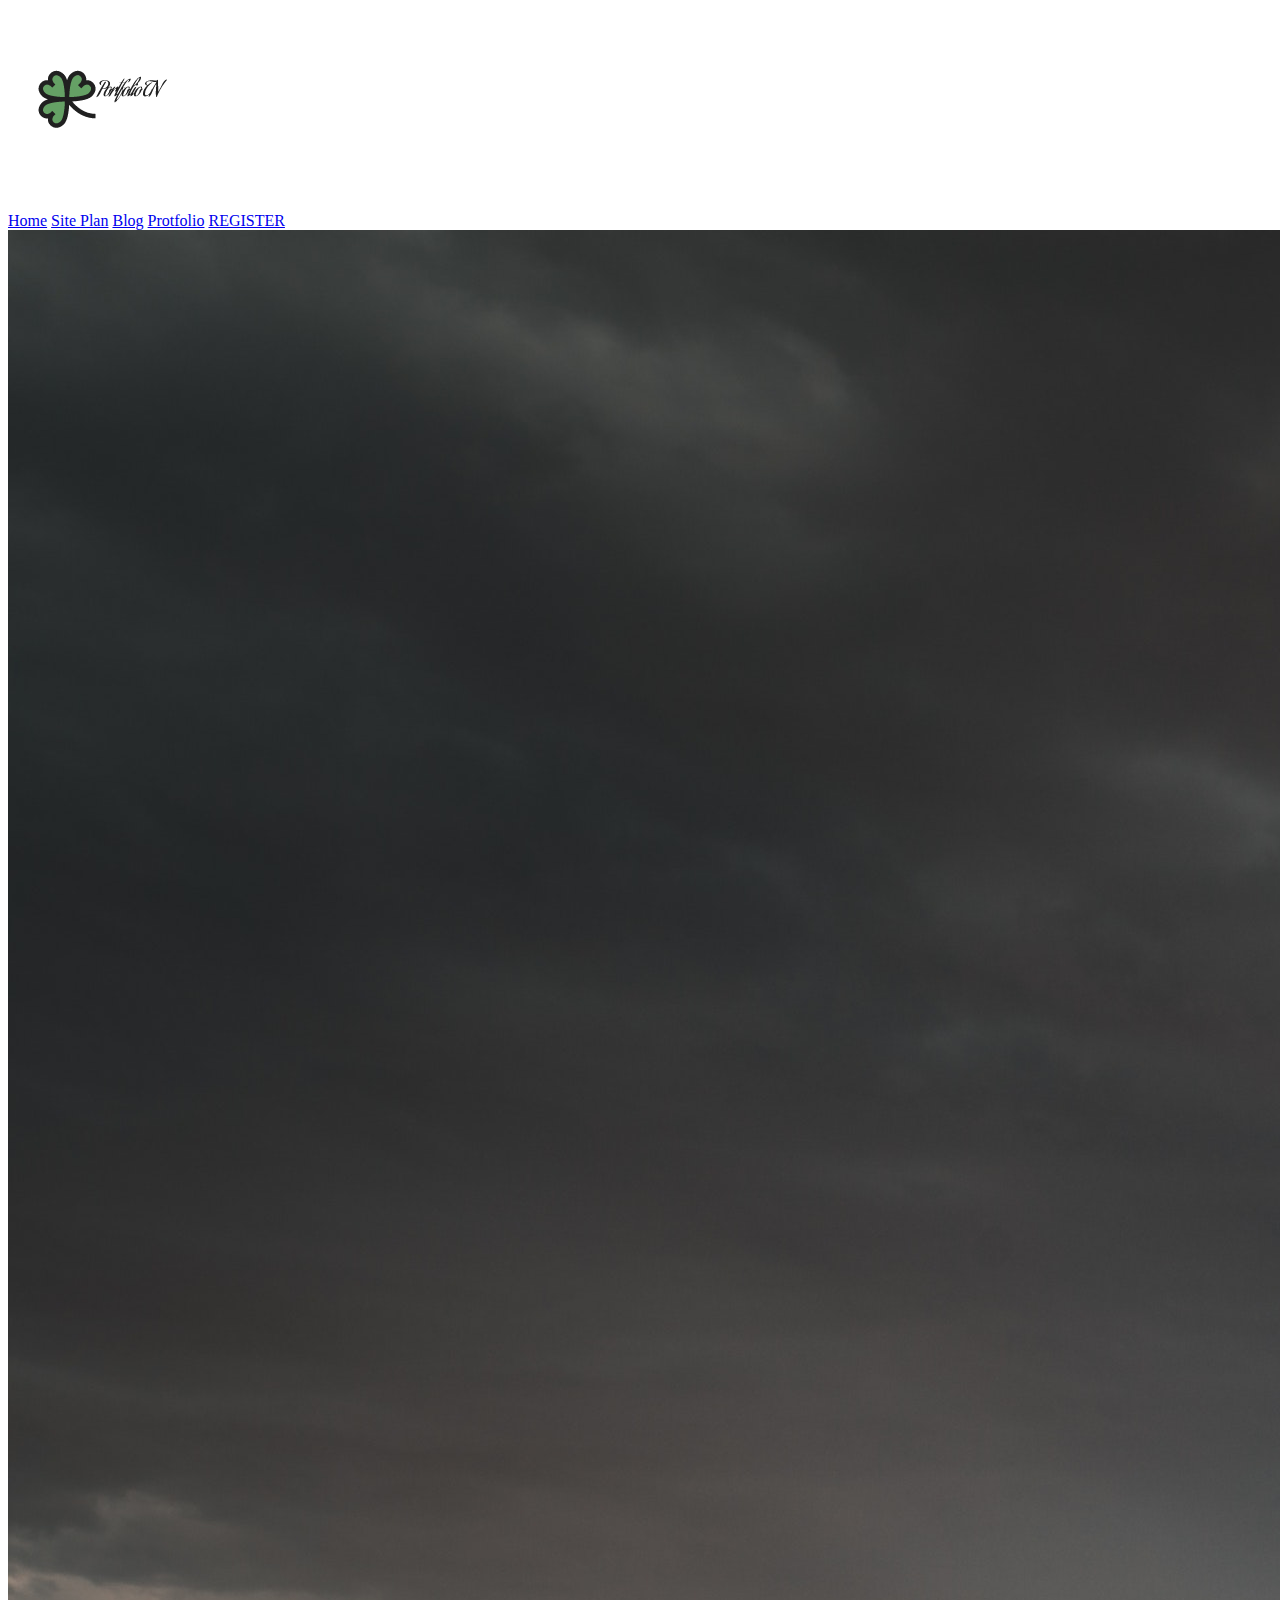
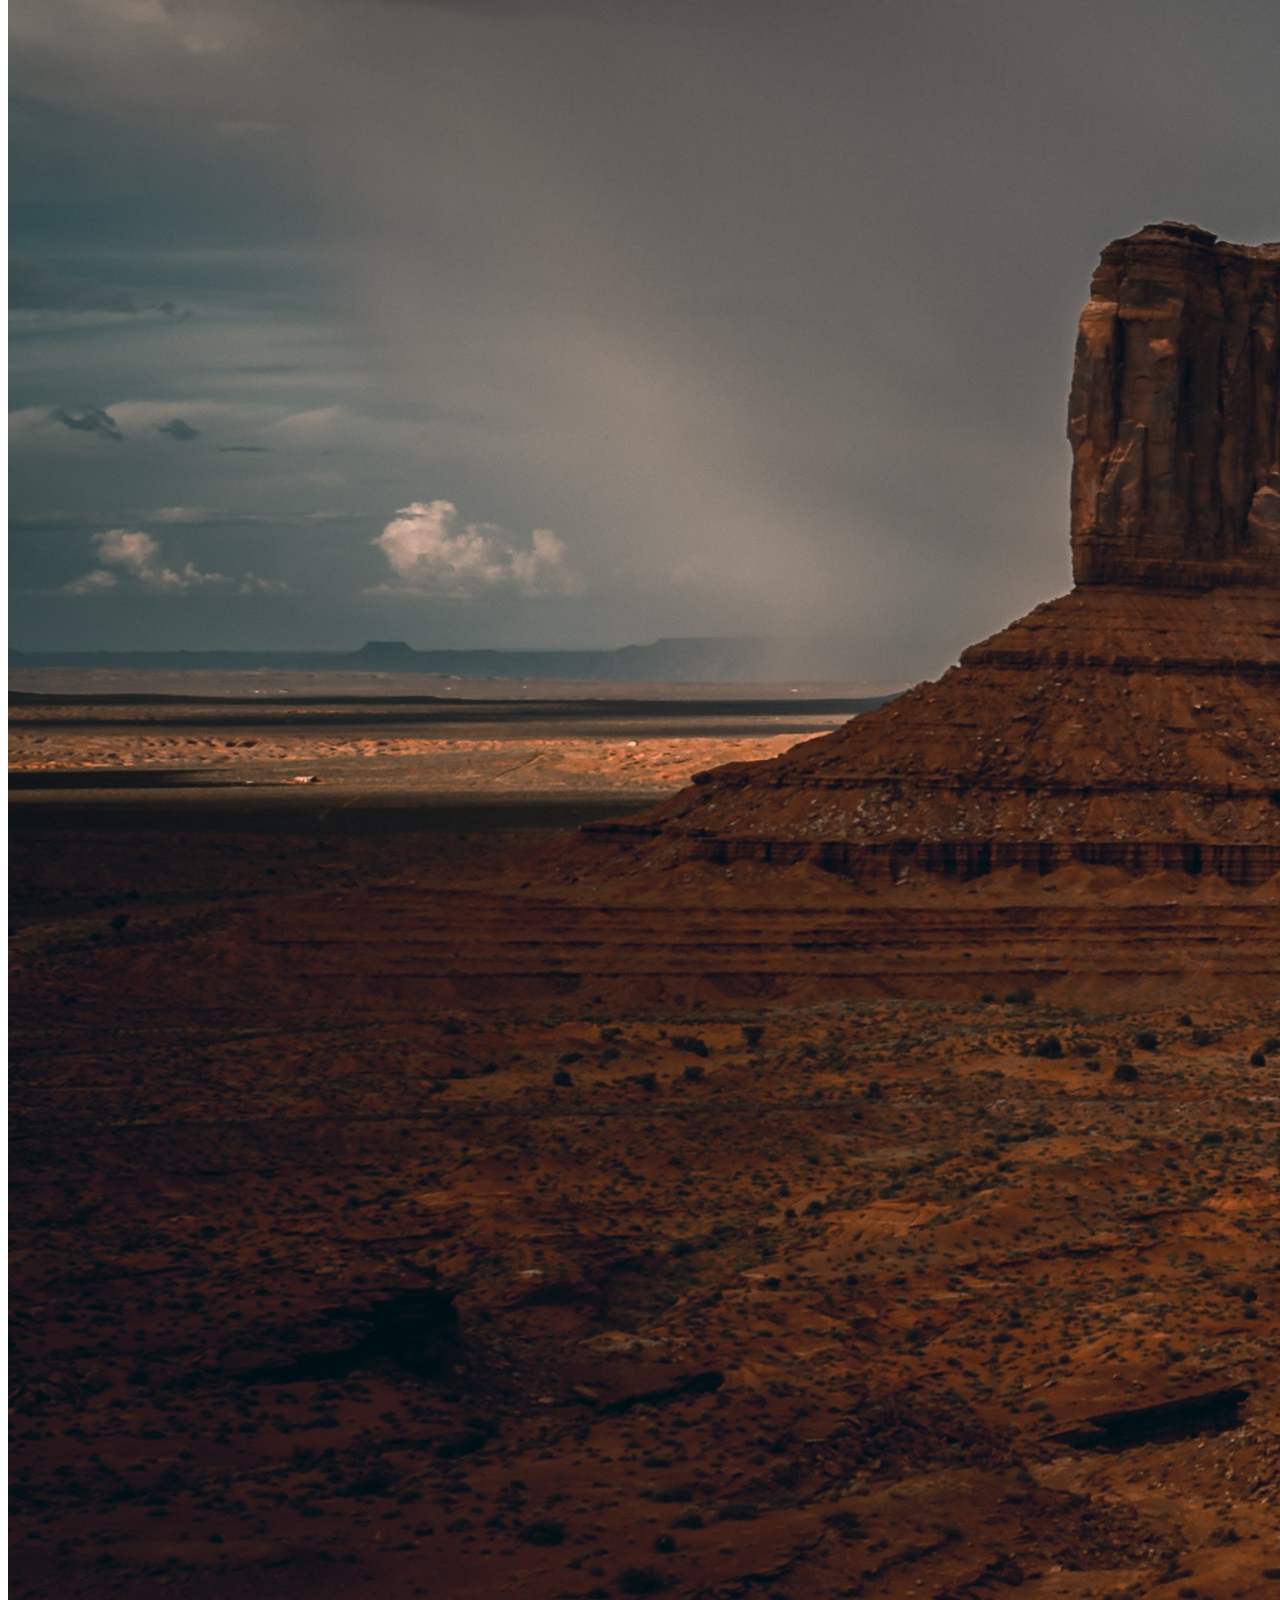
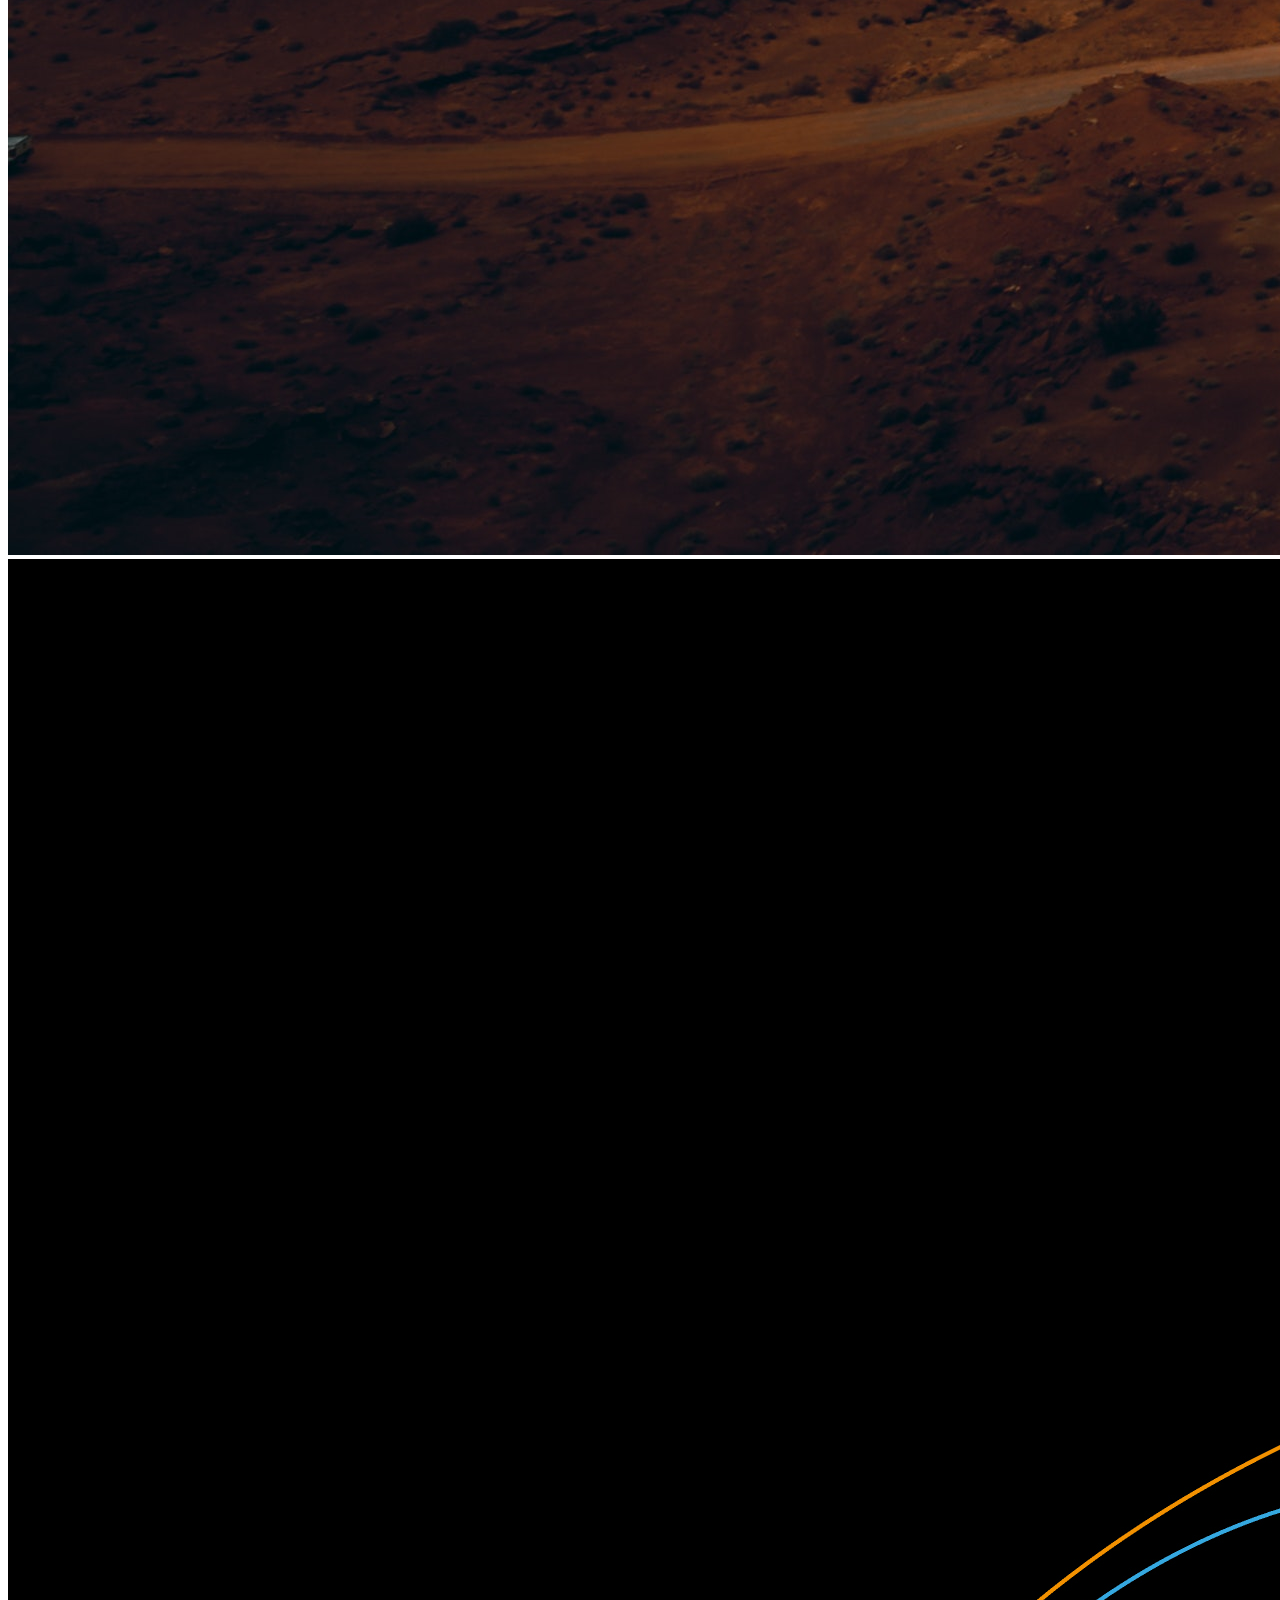
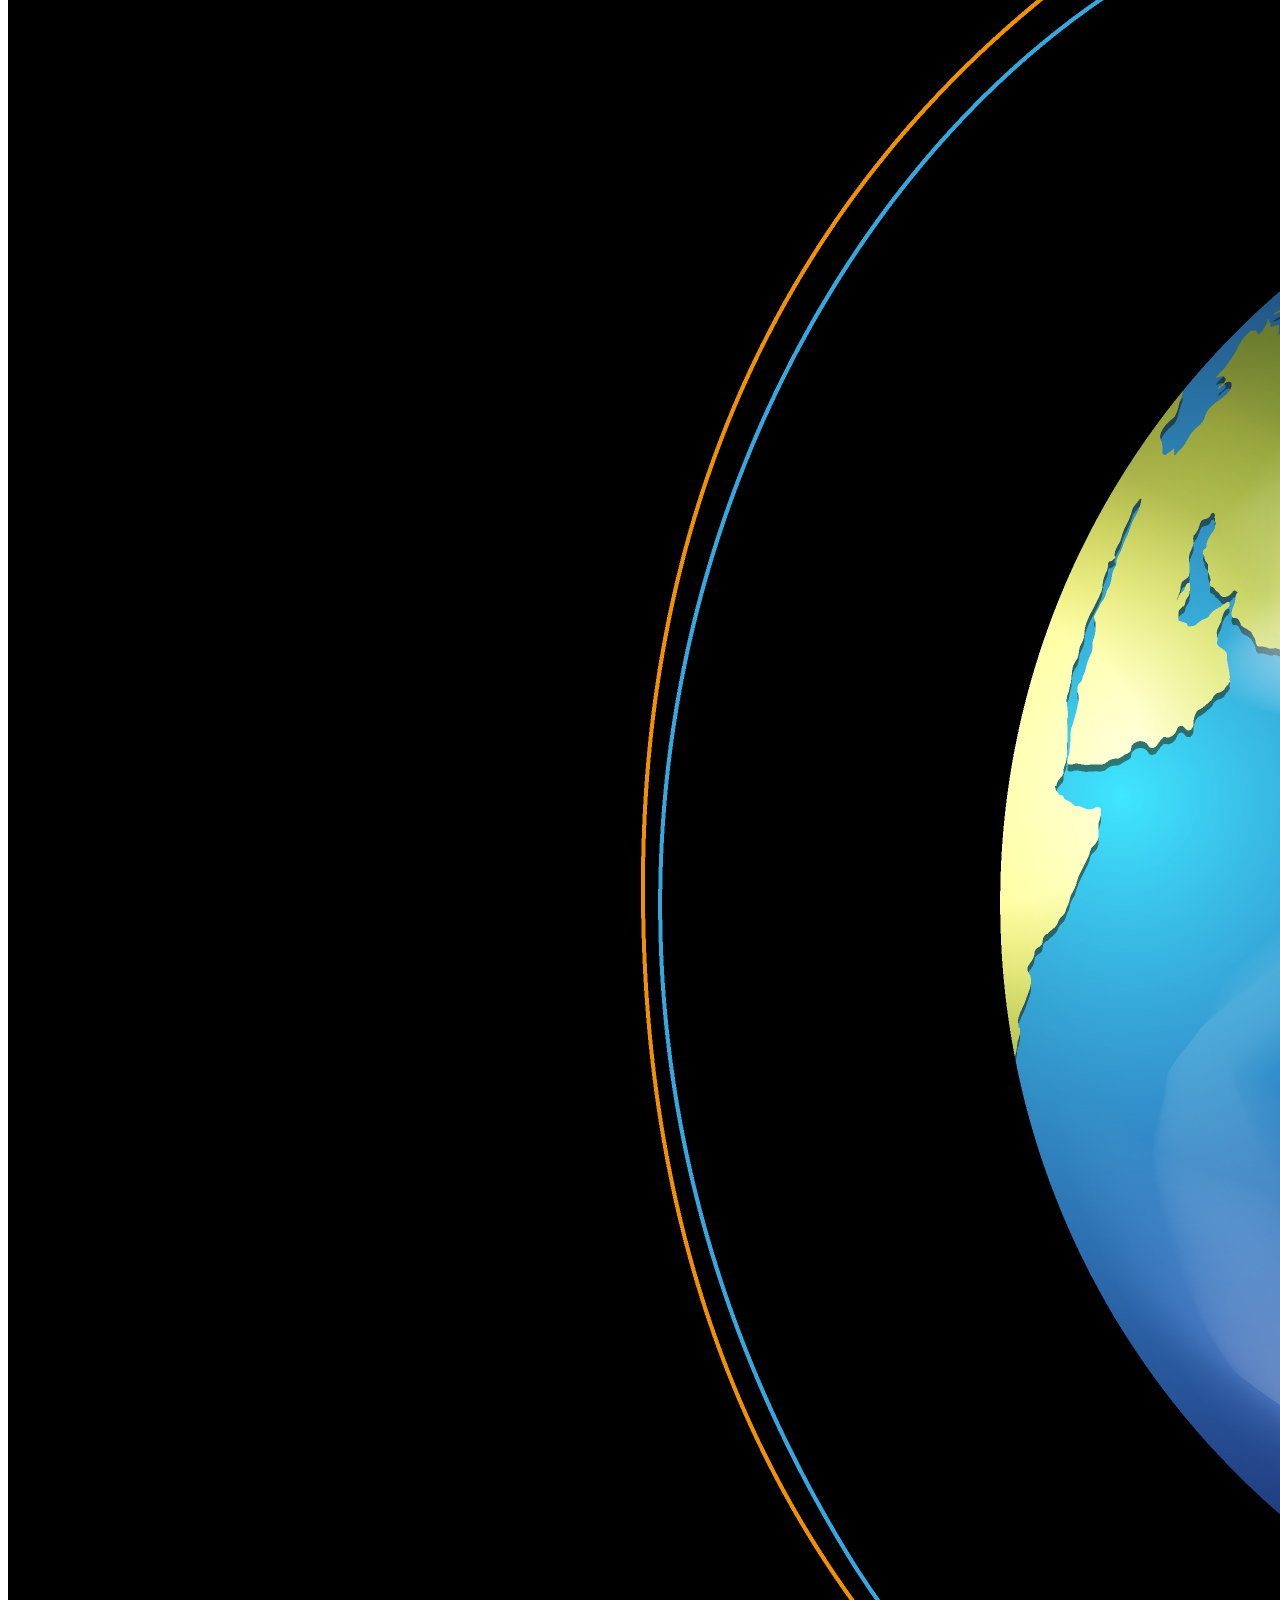
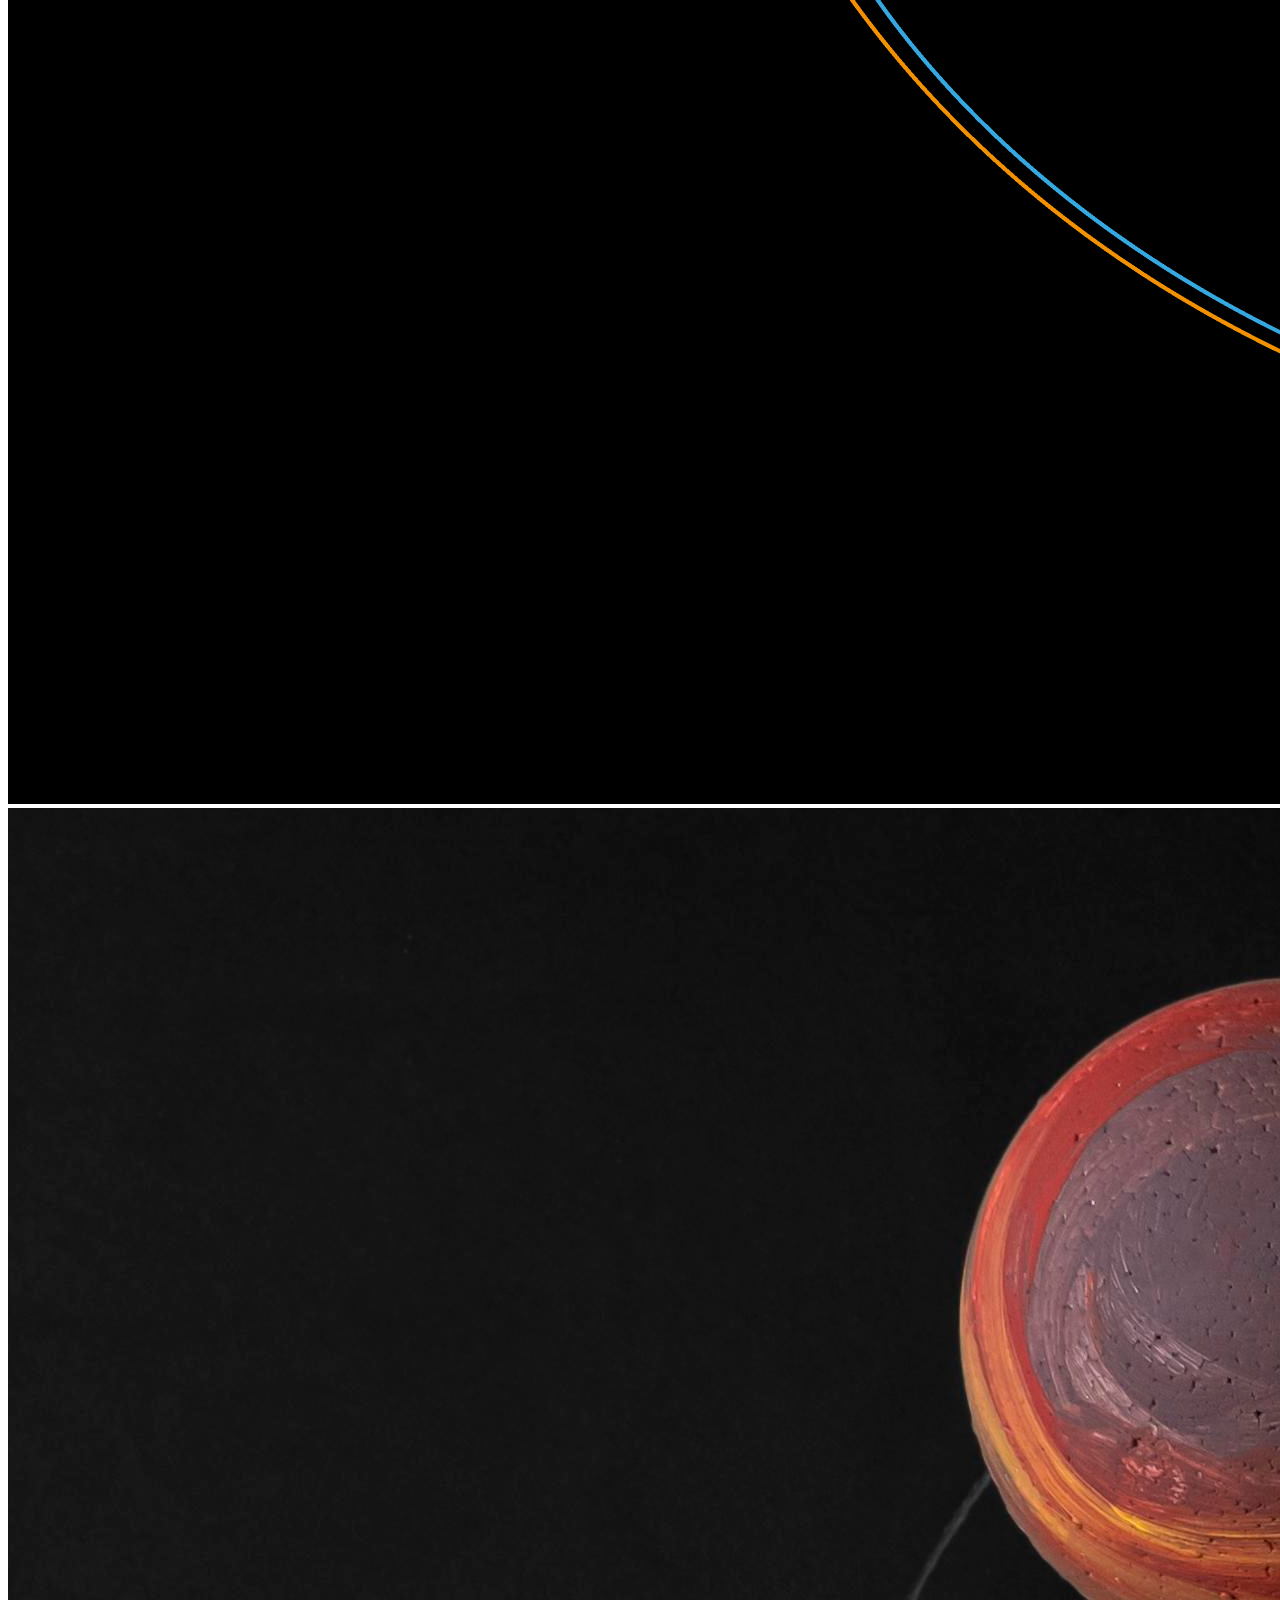
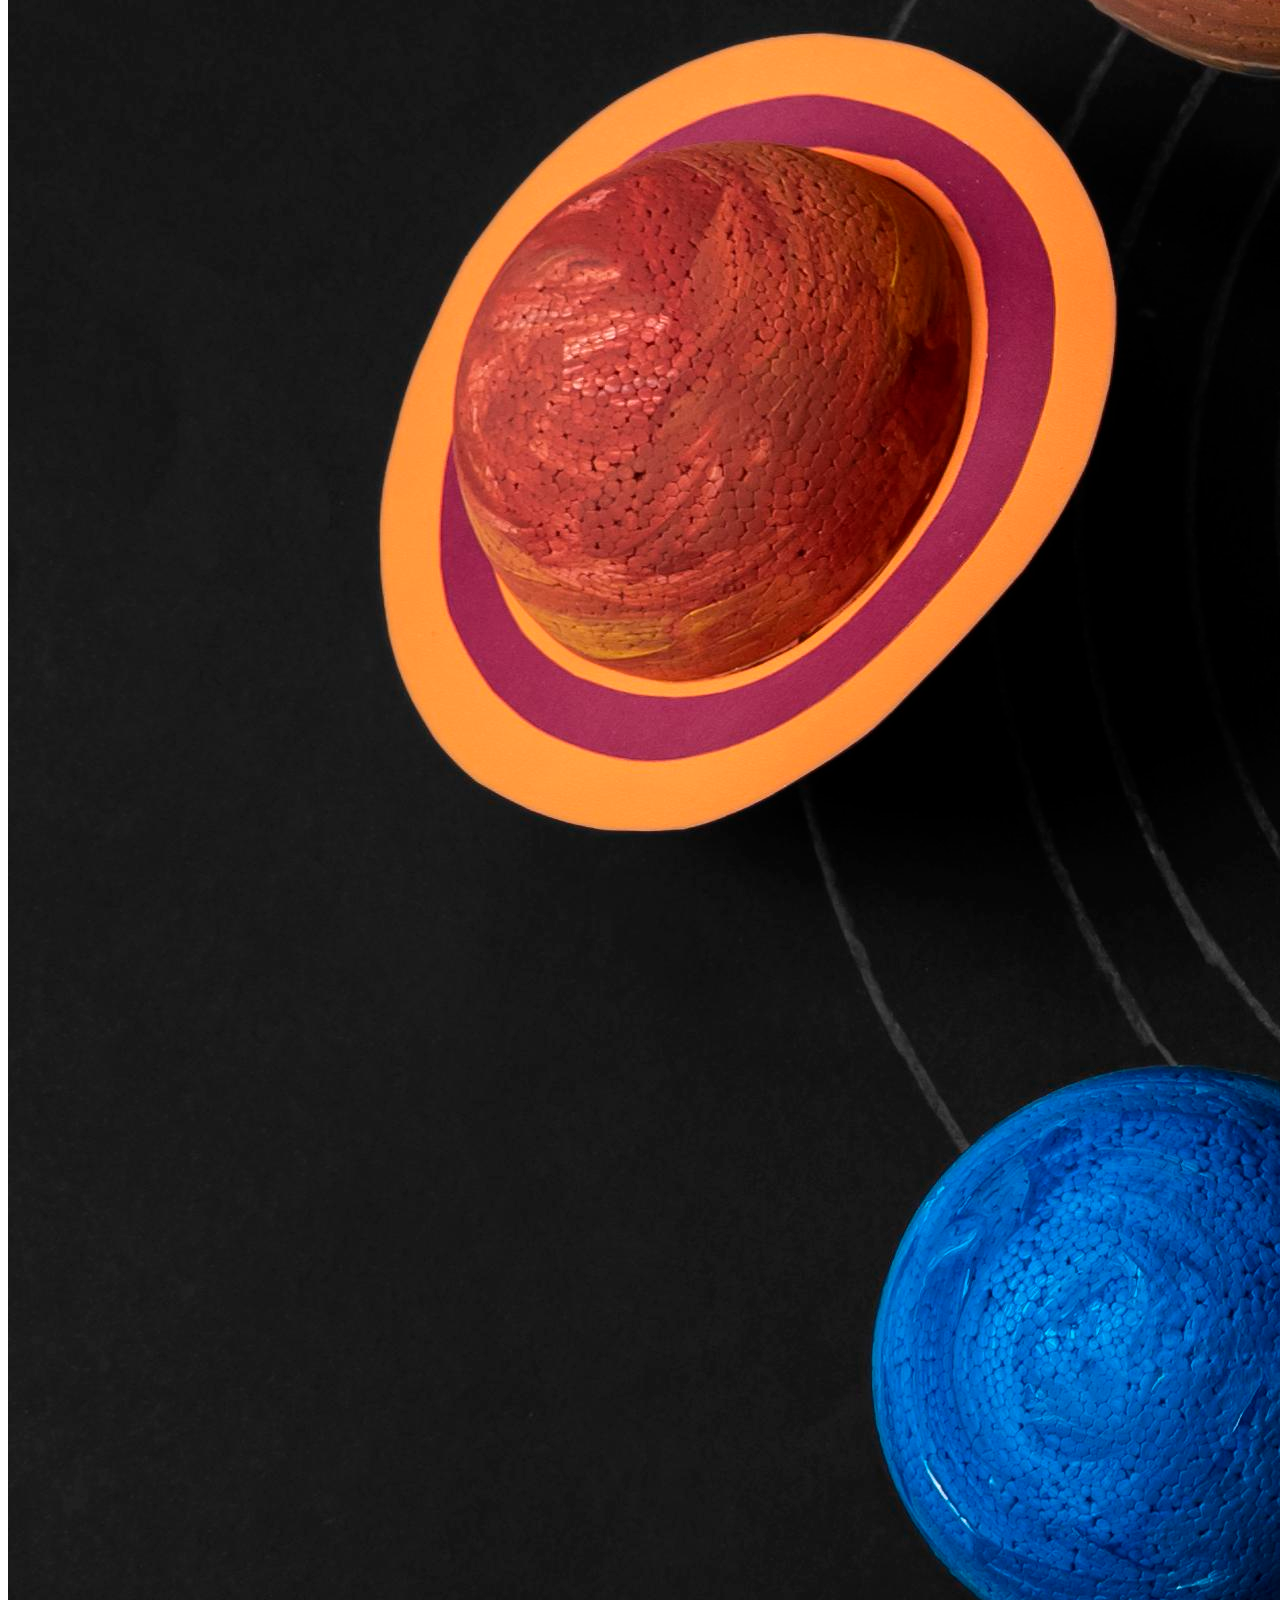
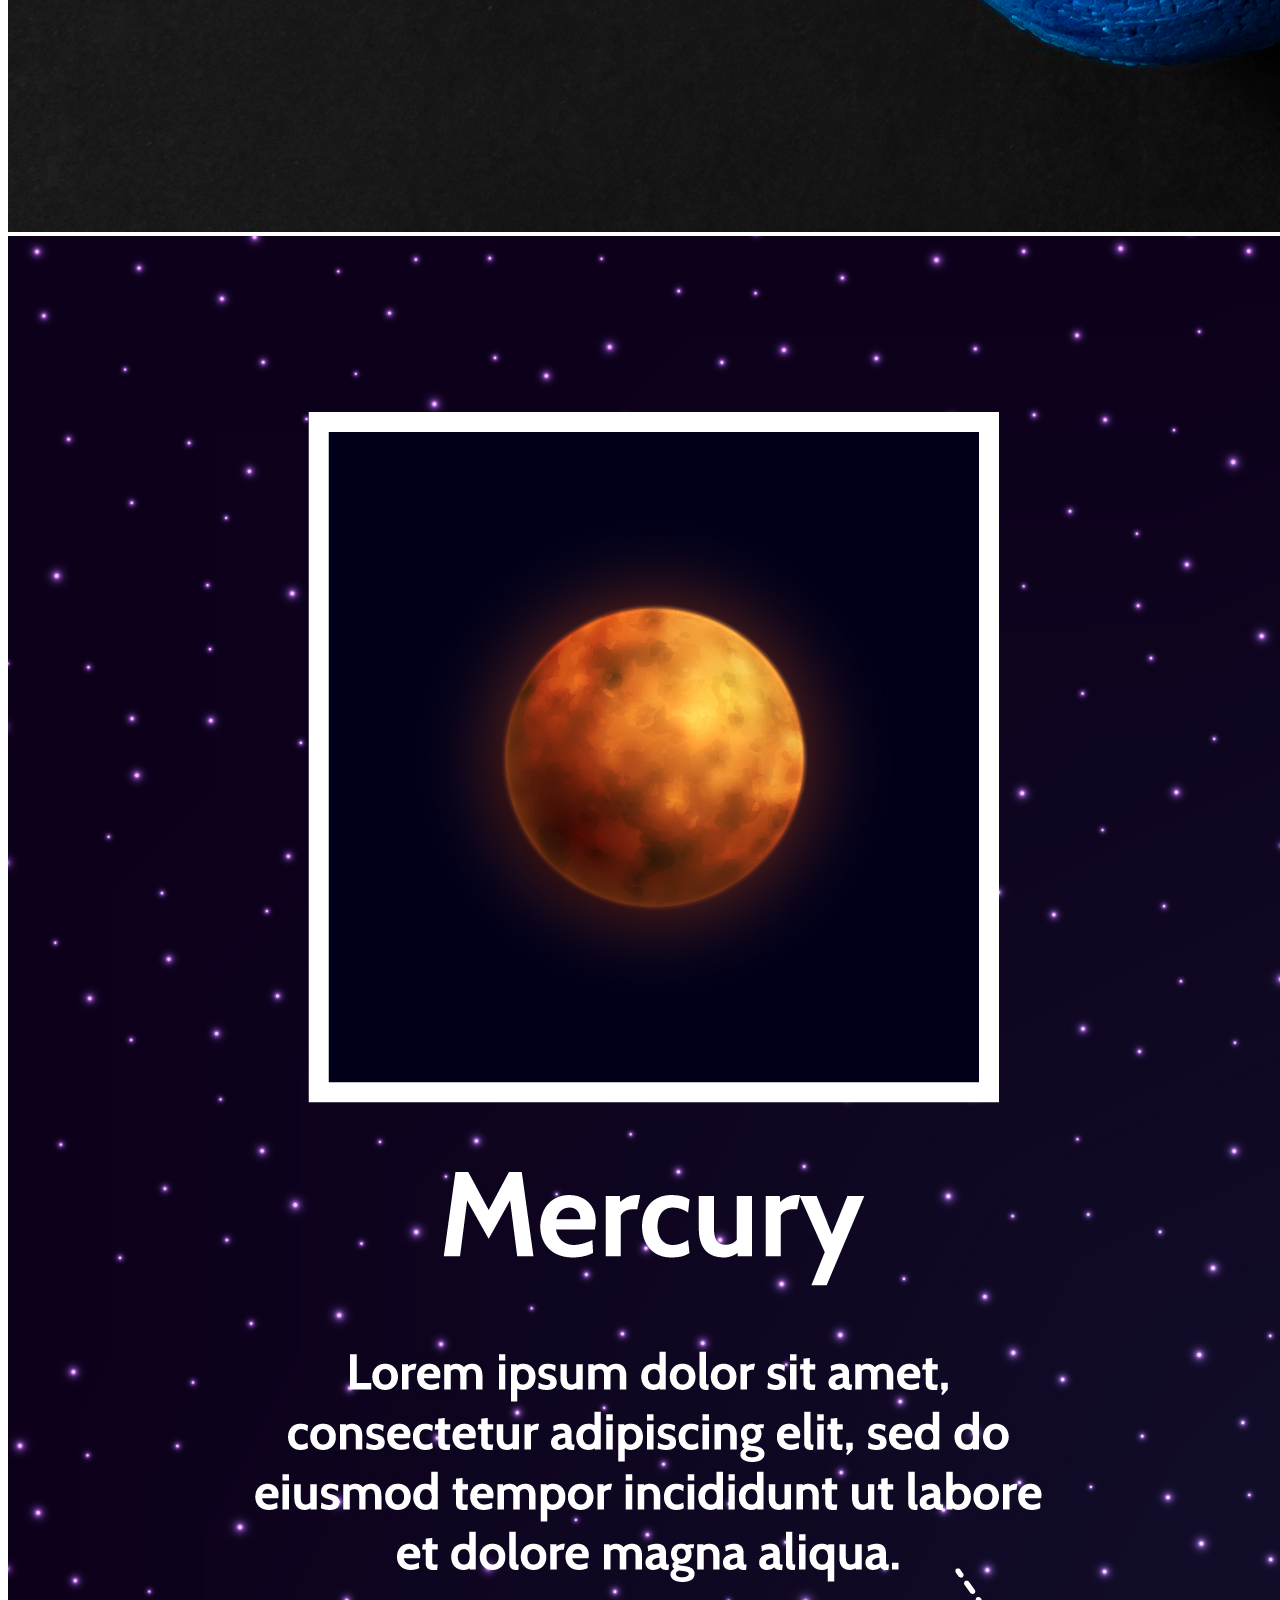
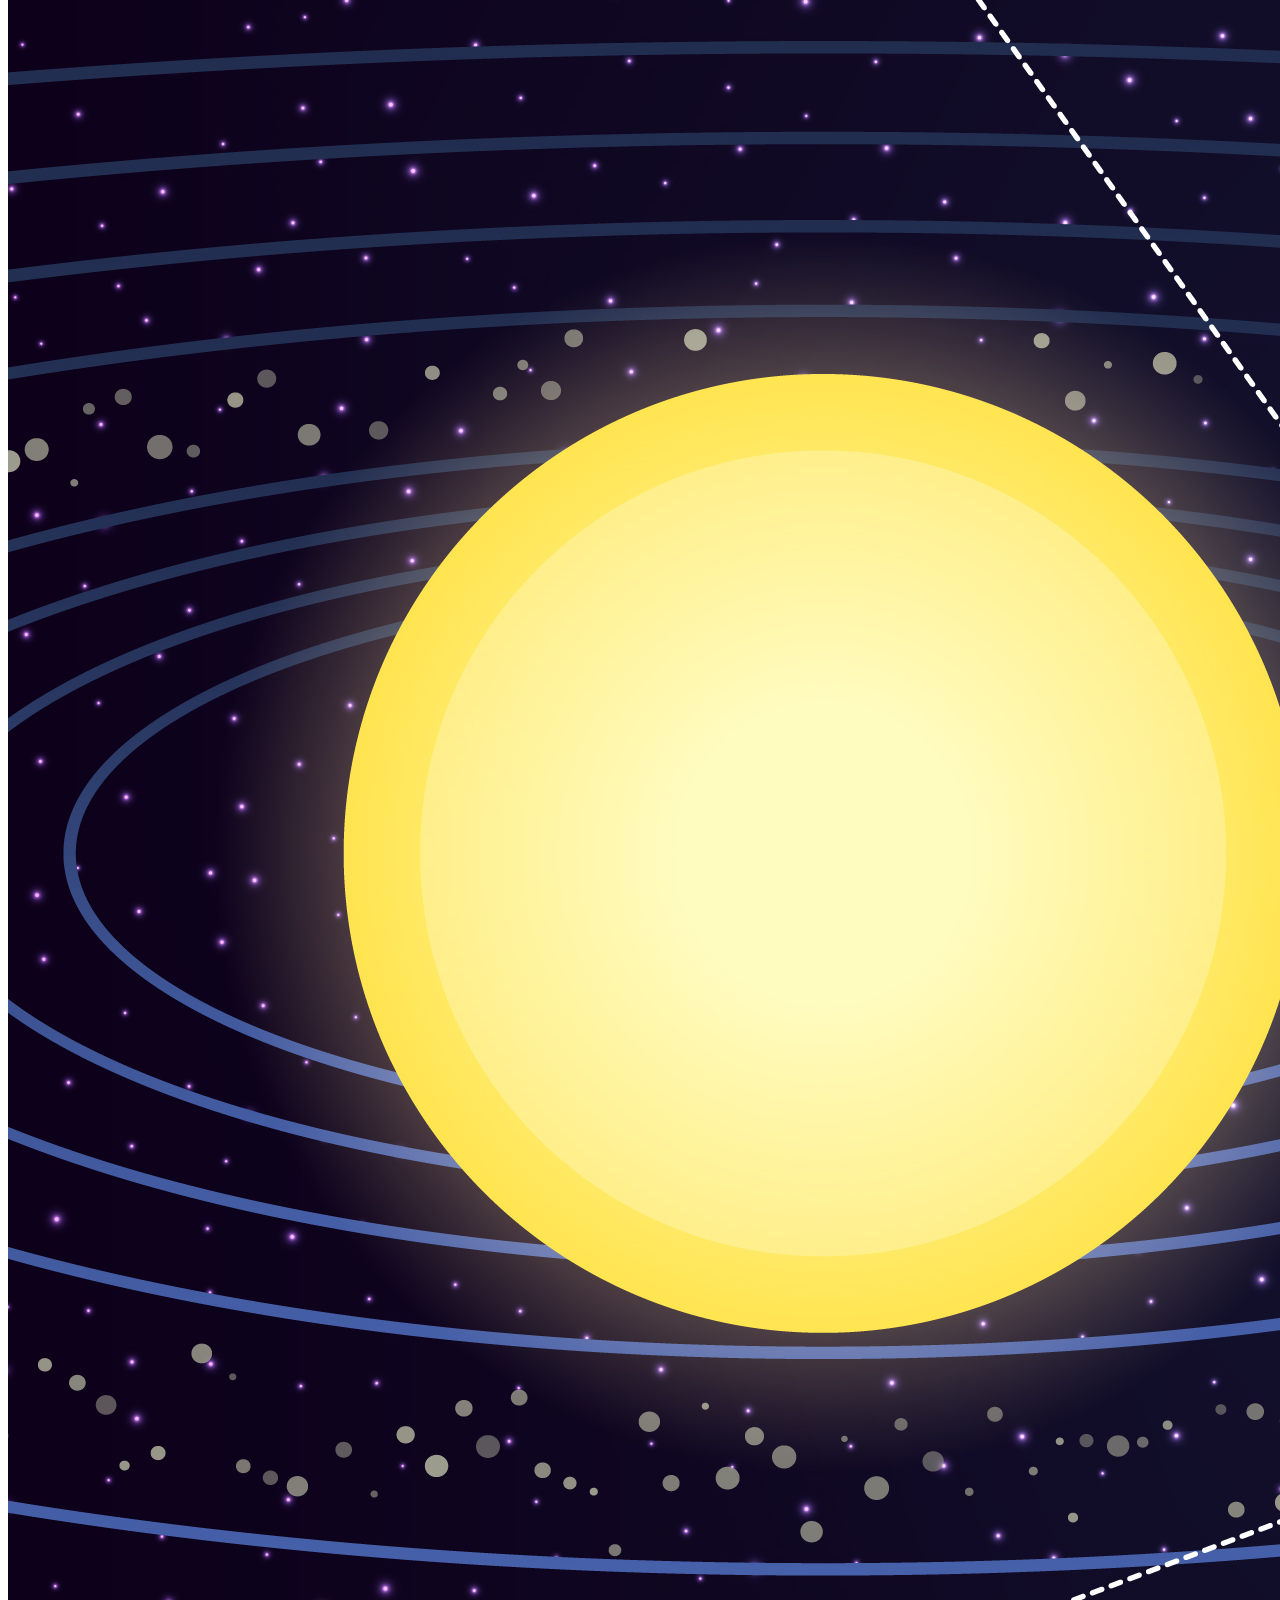
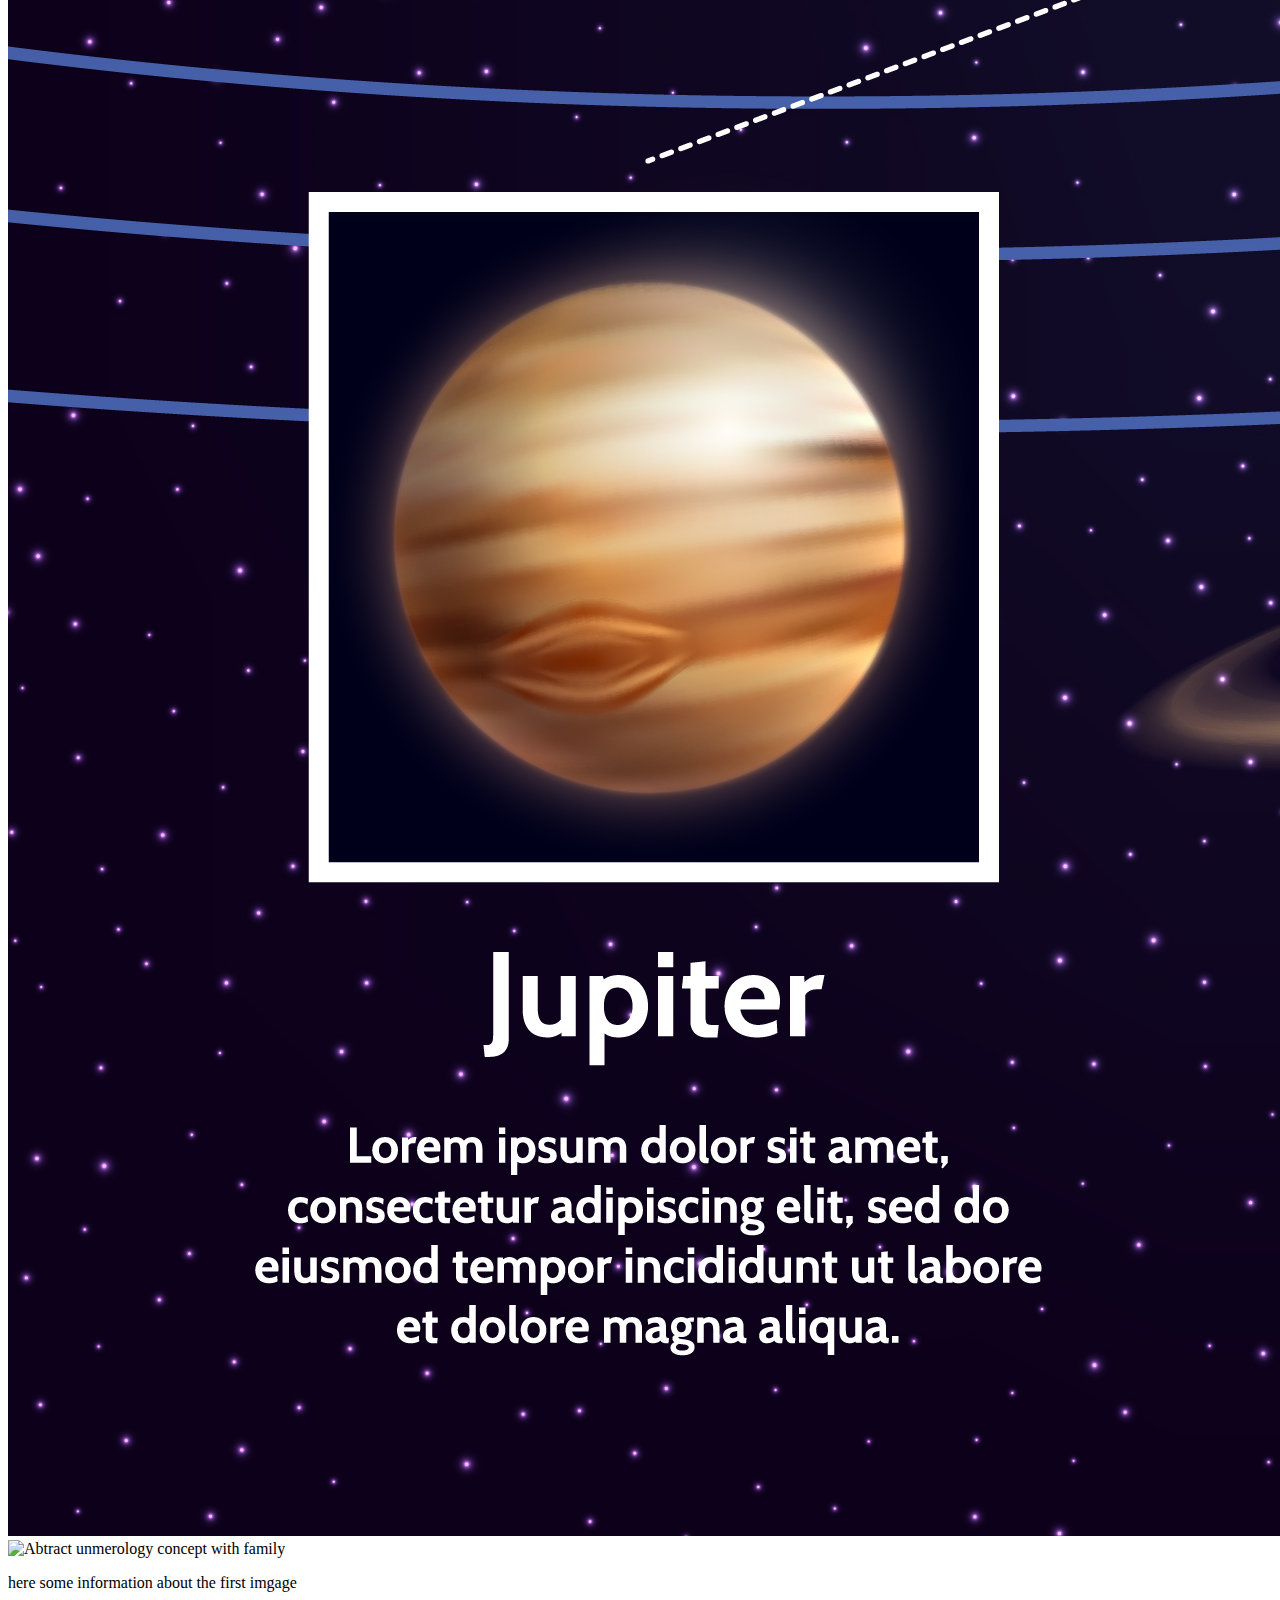
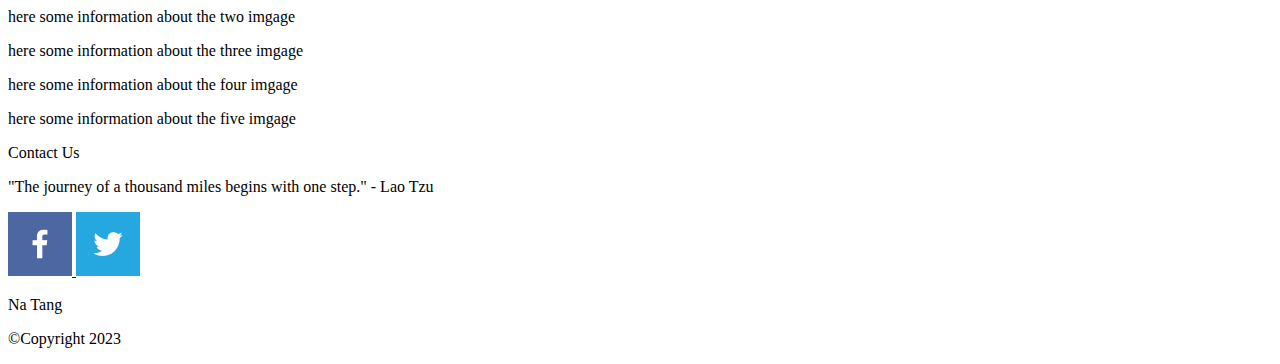
==== blog.html @ e0d6adeb "added home page, blog, and protfolio HTML." ====
<!DOCTYPE html>
<html lang="en">
<head>
    <meta charset="UTF-8">
    <meta http-equiv="X-UA-Compatible" content="IE=edge">
    <meta name="viewport" content="width=device-width, initial-scale=1.0">
    <title>Final Project| Home</title>
    <link rel="stylesheet" href="#">
</head>
<body>
    <div id="content">
    <header>
        <a id="logo_link" href="index.html">
            <img class="logo" src="image/80065e06957d494389b0587a3a908a0b.png" alt="Fianl project Logo">
        </a>
        <nav>
            <a href="index.html">Home</a>
            <a href="site-plan.html">Site Plan</a>
            <a href="blog.html">Blog</a>
            <a href="protfolio.html">Protfolio</a>
            <a href="contact.html">REGISTER</a>
        </nav>
    </header>
    <div id="hero">
        <div id="hero-box">
            <img id="sky-img" src="image/pexels-andy-vu-3244513.jpg" alt="The cloudy sky">
        </div>
       
    </div>
    <!--deleded all main tag-->
    <section>
        <img class="moon-img" src="image/38091.jpg" alt="The moon and earth">
    </section>
    <section>
        <img class="five-img" src="image/abstract-still-life-universe-composition.jpg" alt="Moon and Earth and Venus and Mars and Mercury">
    </section>
    <section>
        <img class="detail-img" src="image/11268.jpg" alt="The detail info about other galaxies">
    </section>
    <section>
        <img class="people-img" src="image/abstract-numerology-concept-with-family.jpg" alt="Abtract unmerology concept with family">
    </section>
    <div class="intro1">
        <p> here some information about the first imgage</p>
    </div>
    <div class="intro2">
        <p> here some information about the two imgage</p>
    </div>
    <div class="intro3">
        <p> here some information about the three imgage</p>
    </div>
    <div class="intro4">
        <p> here some information about the four imgage</p>
    </div>
    <div class="intro5">
        <p> here some information about the five imgage</p>
    </div>

    <footer>
    <div>
        <p>Contact Us</p>
        <p>"The journey of a thousand miles begins with one step." - Lao Tzu</p>
    
        <div class="social">
            <a href="https://facebook.com" target="_blank">
                <img src="image/facebook.png" alt="fb icon">
            </a>
            <a href="https://twitter.com" target="_blank">
                <img src="image/twitter.png" alt="twitter icon">
            </a> 
        </div>
        <p> Na Tang</p>
        <p> &copy;Copyright 2023</p>
    </div>
    </footer>
</div>
</body>
</html>
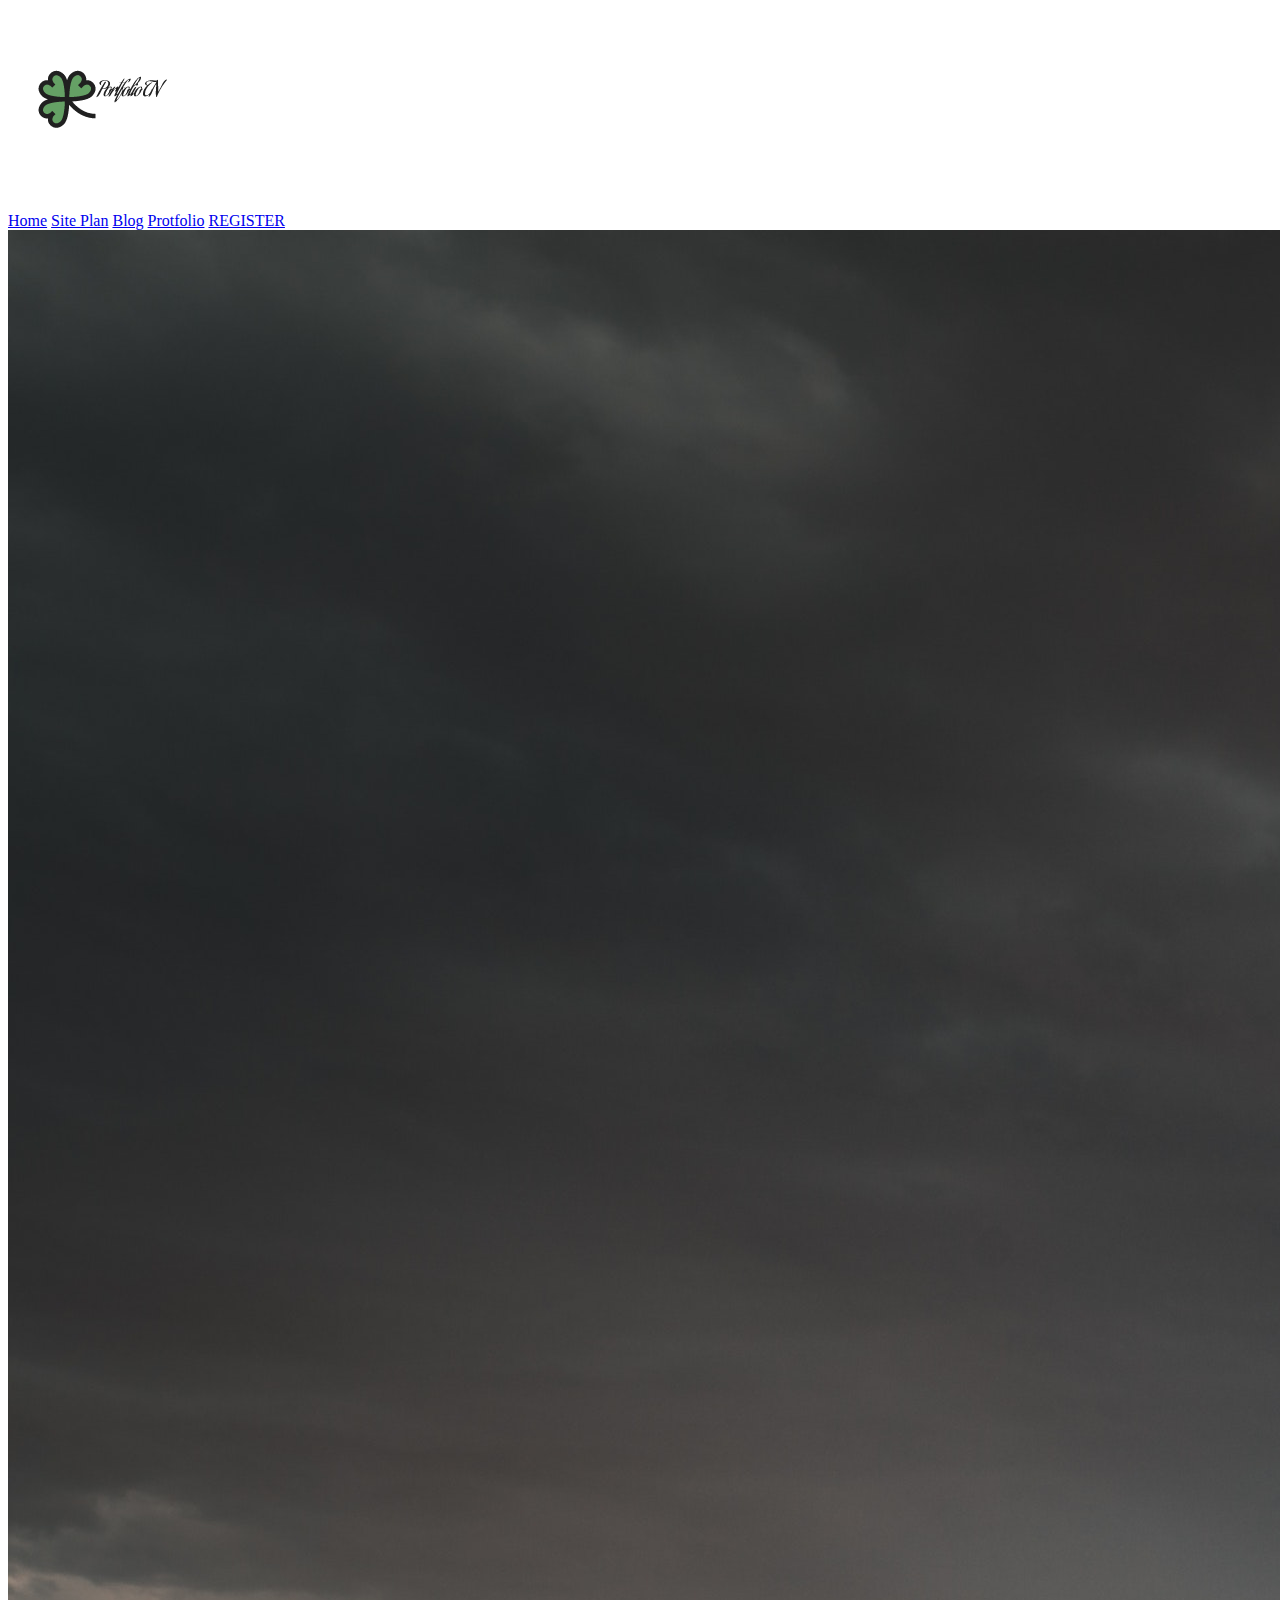
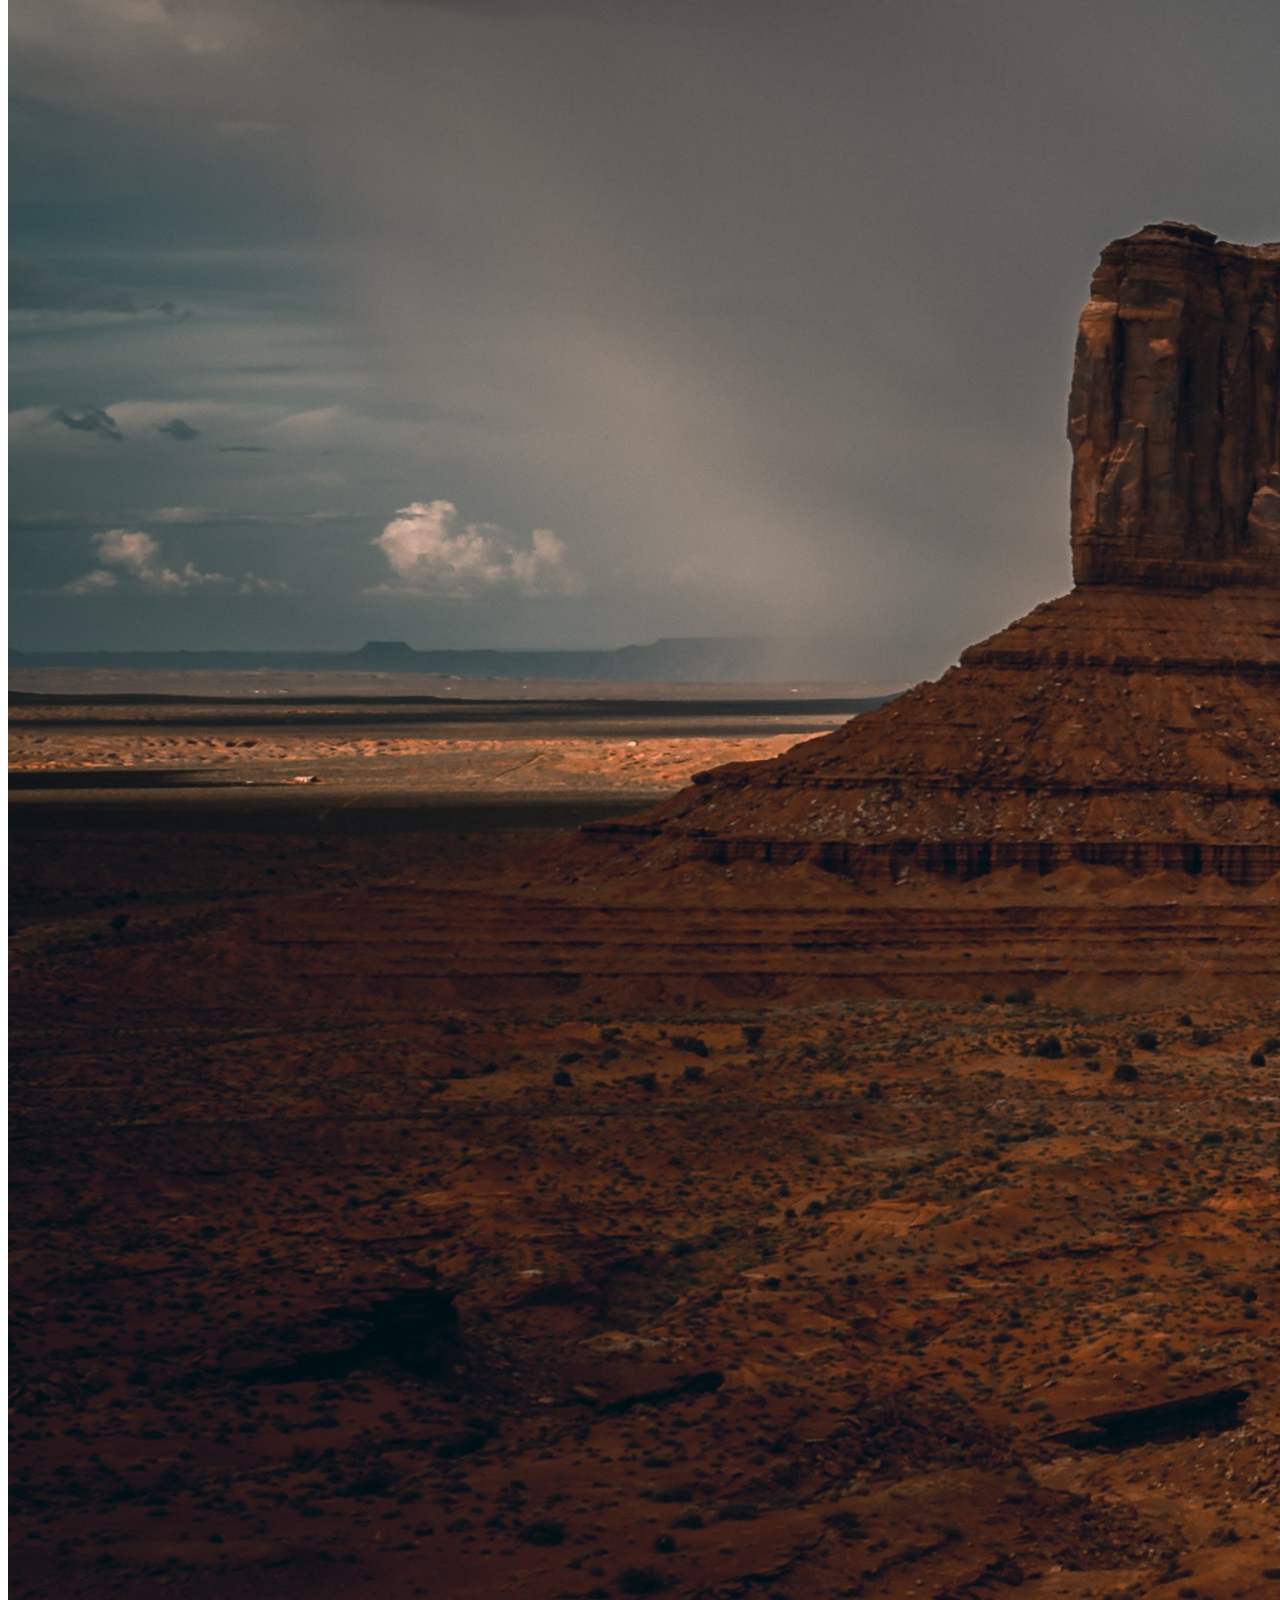
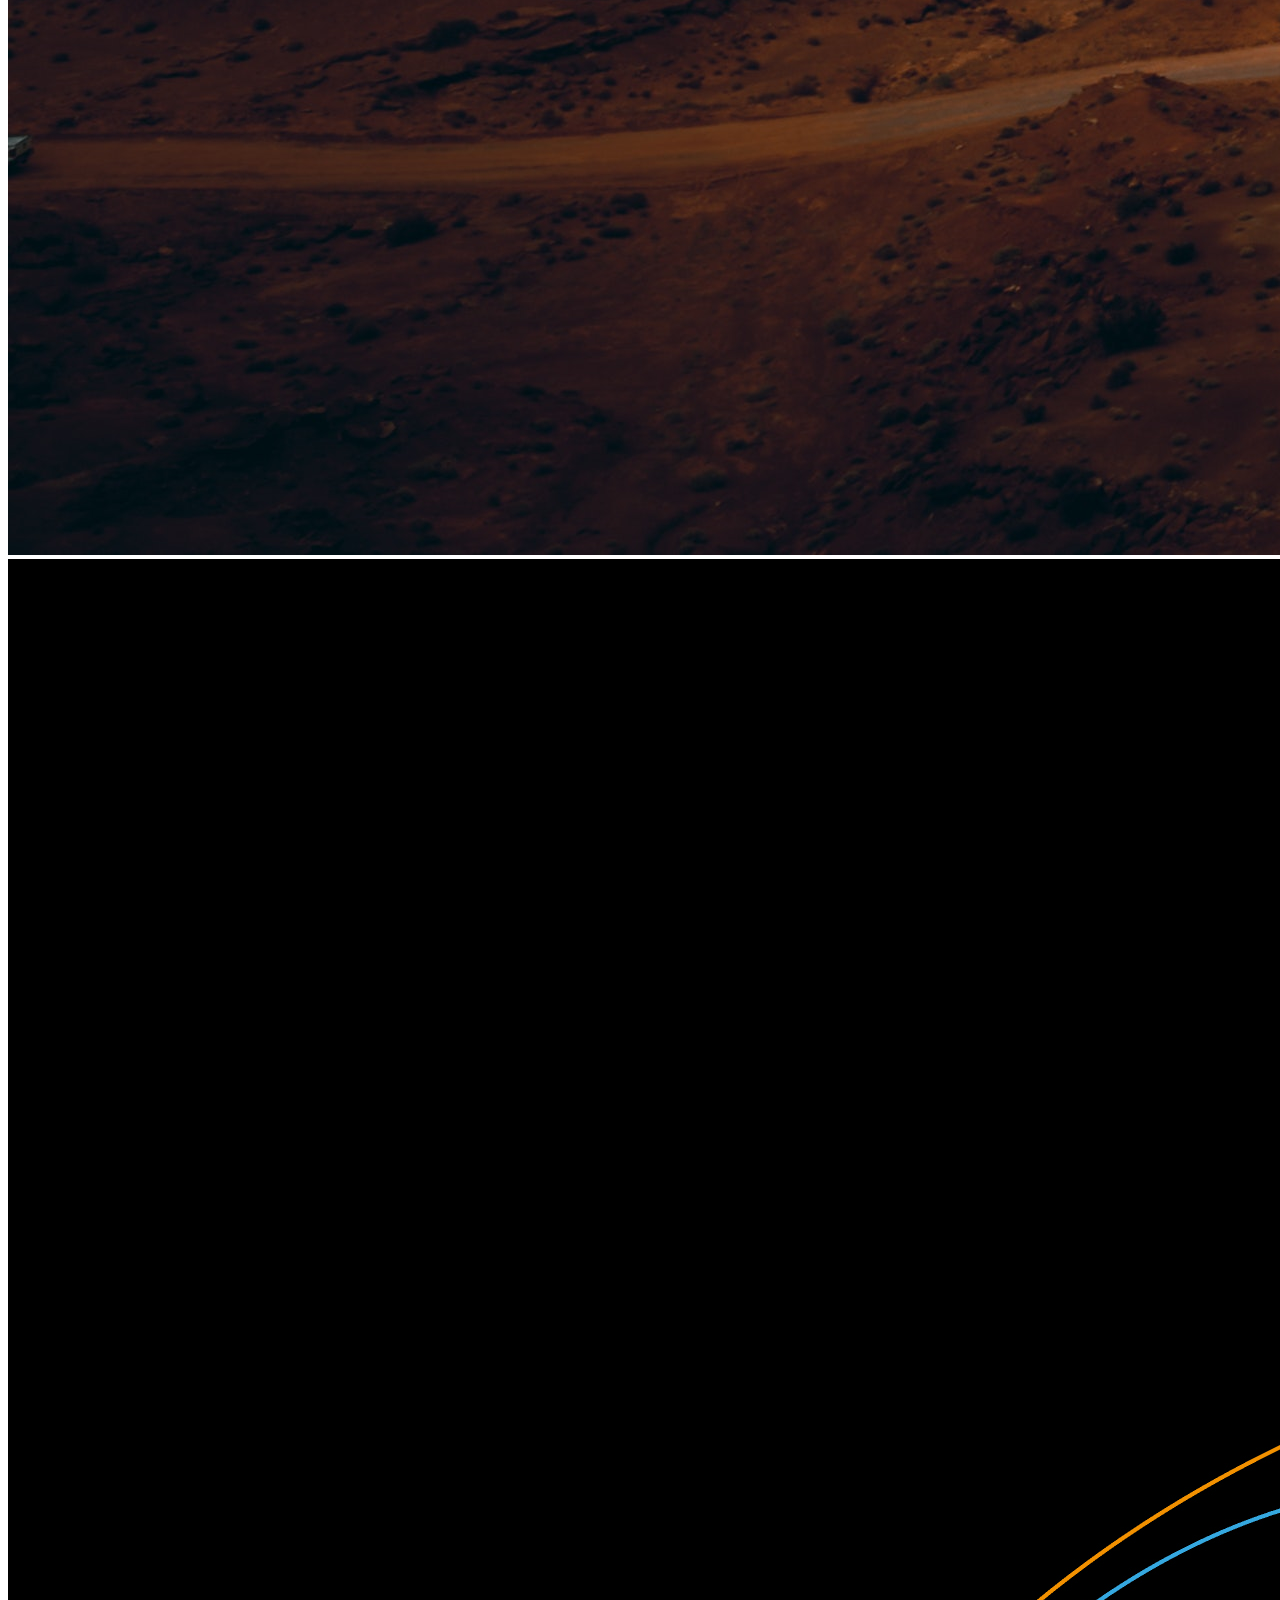
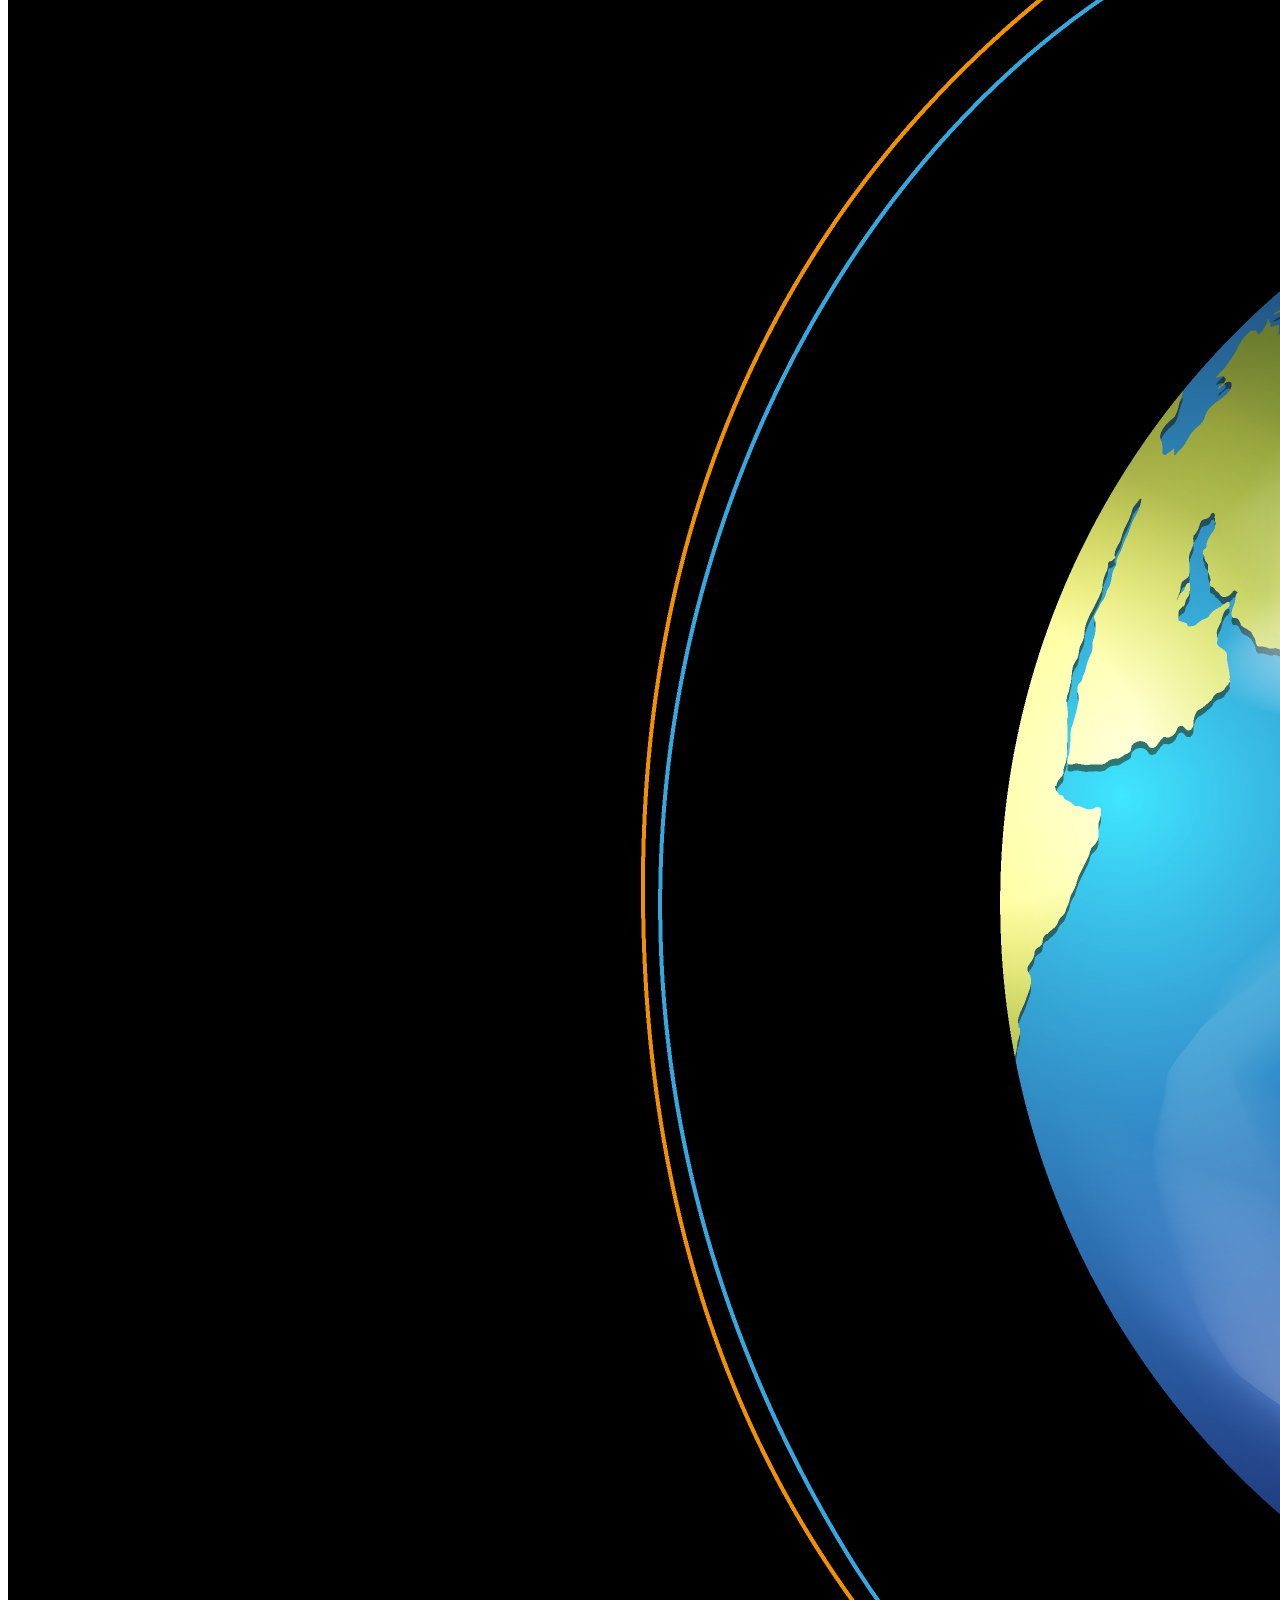
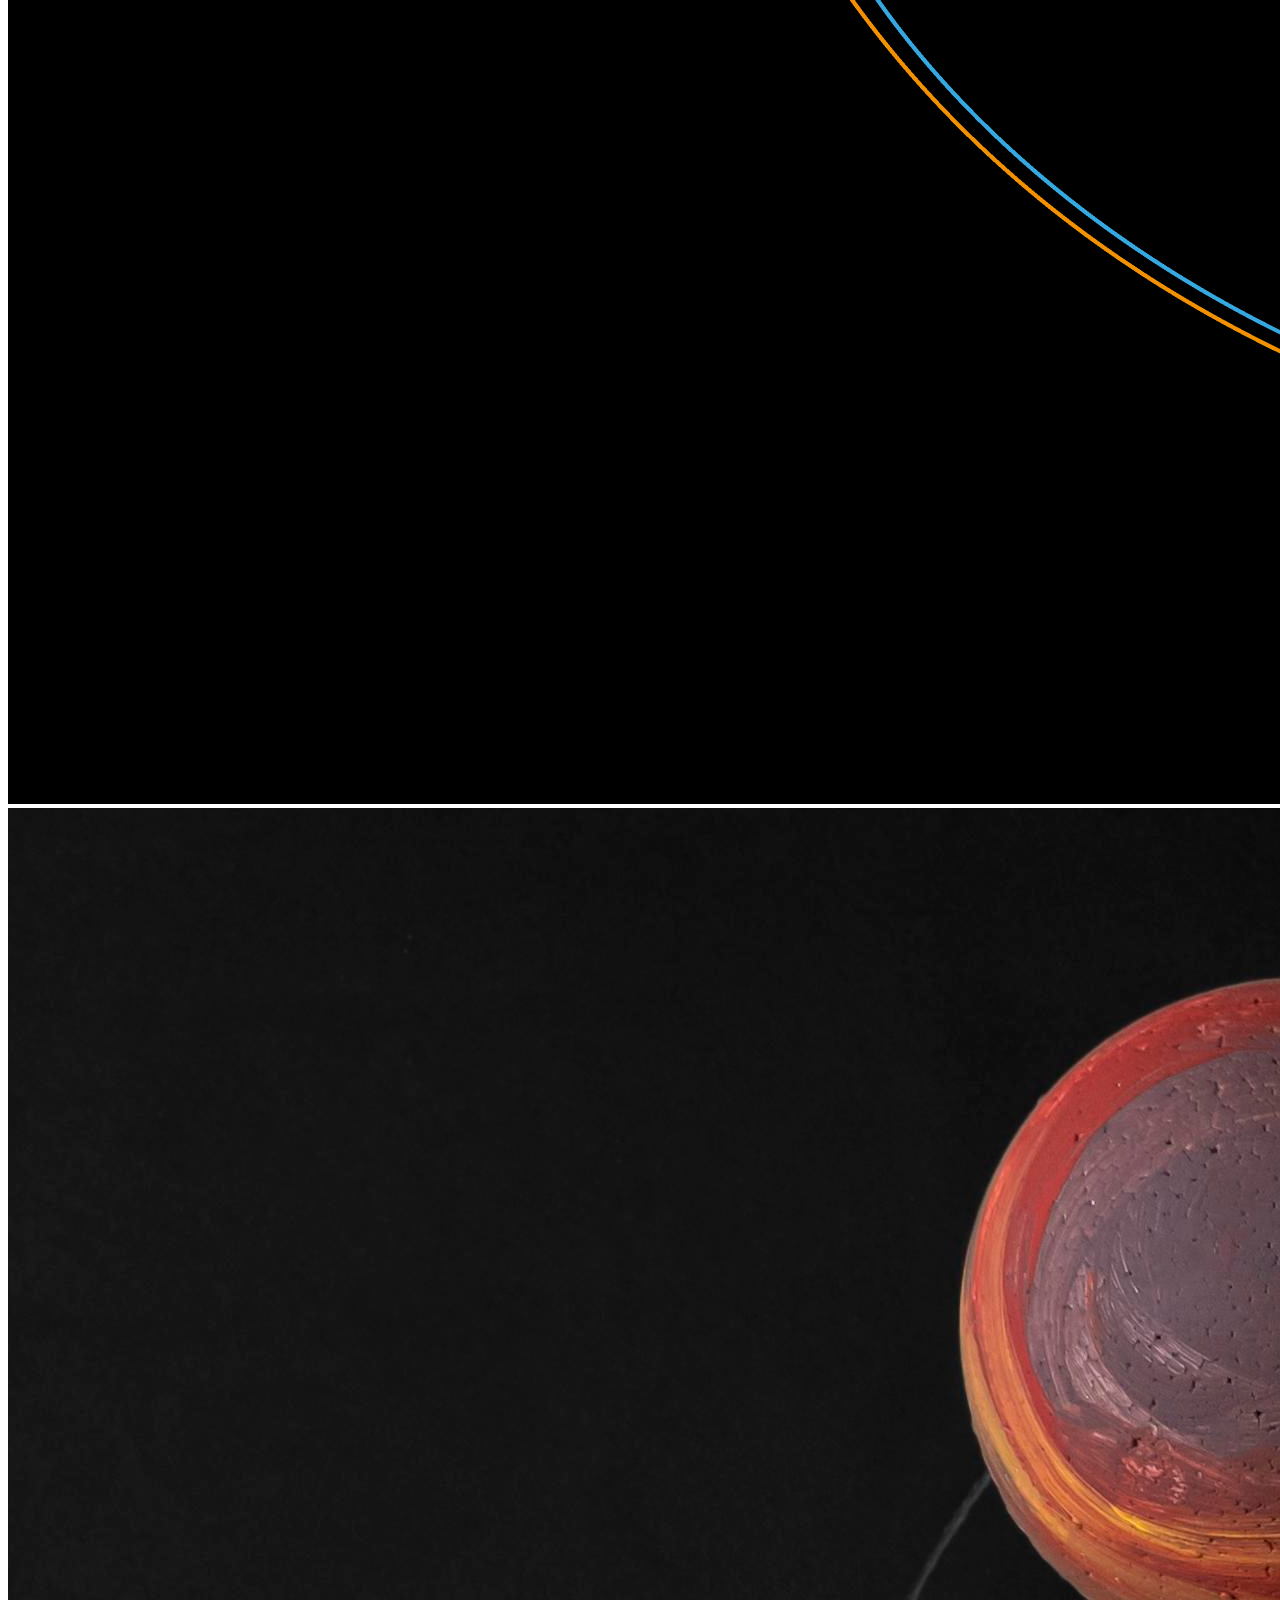
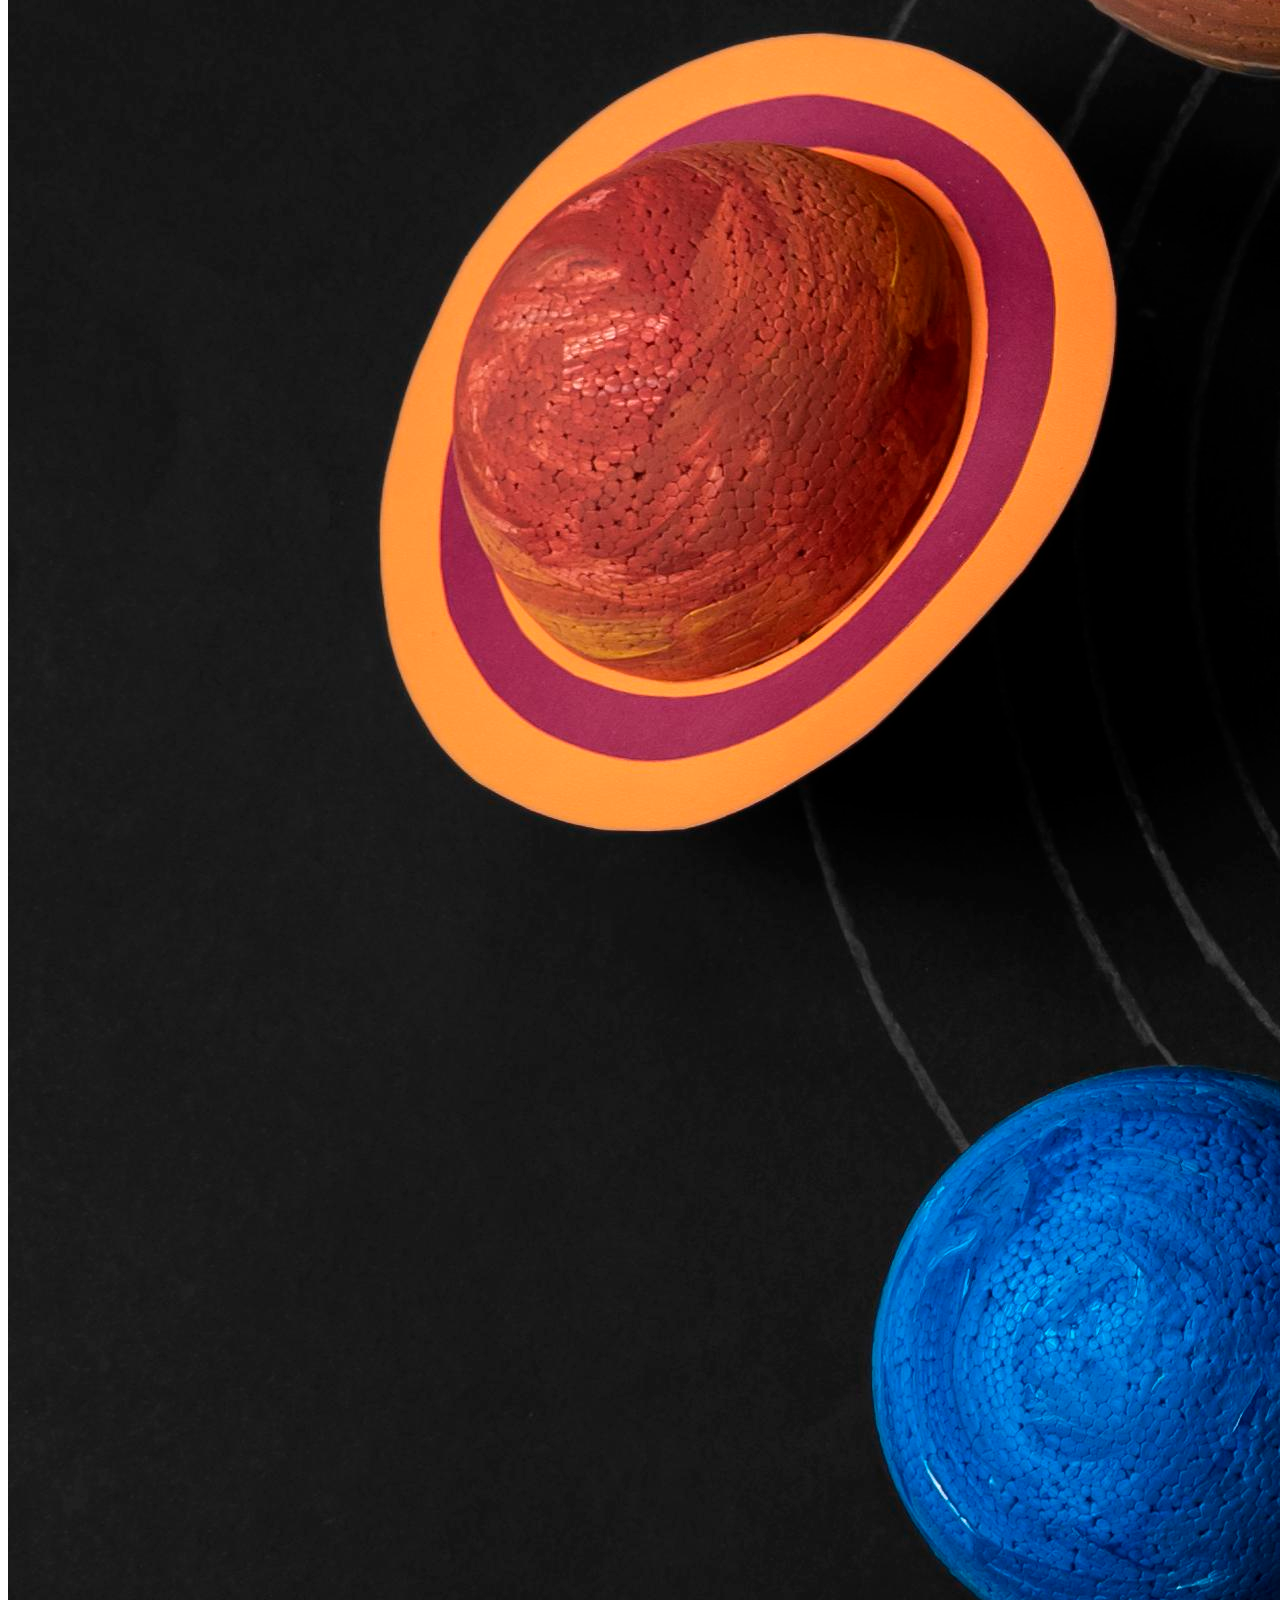
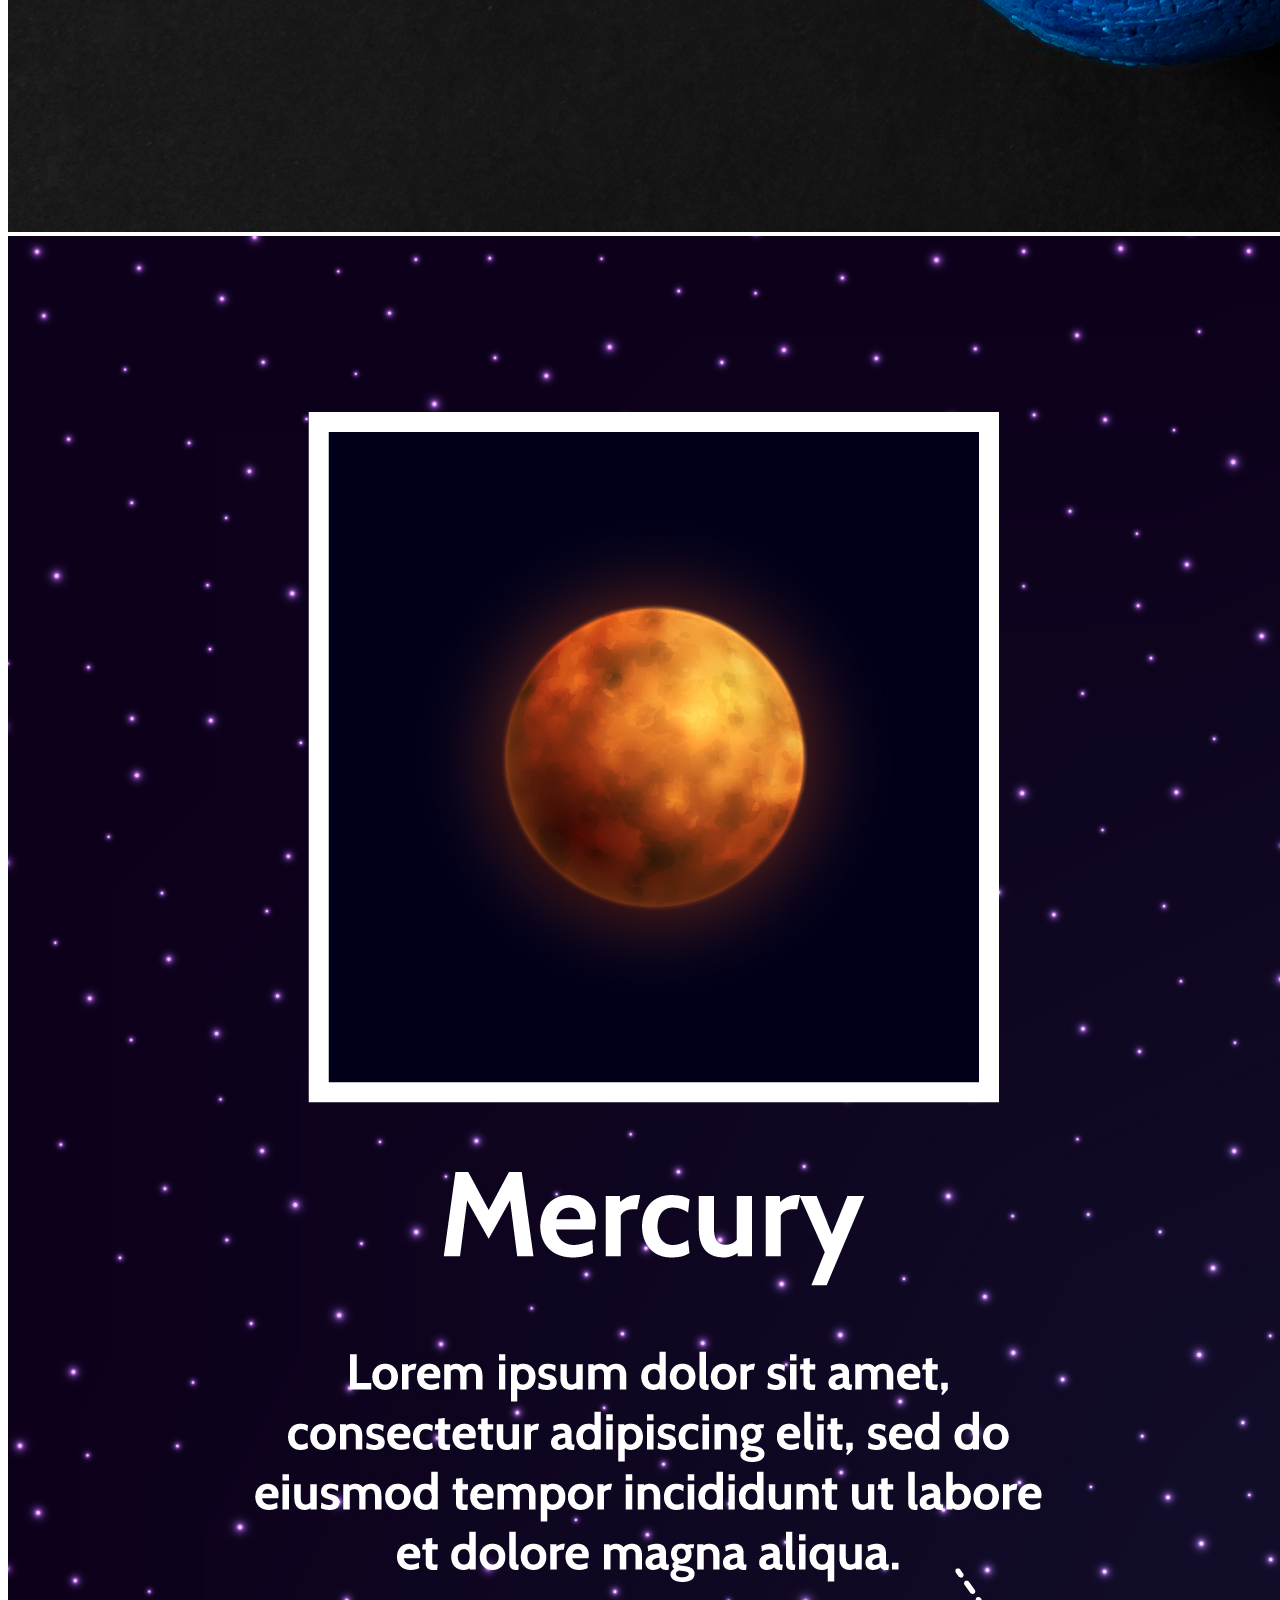
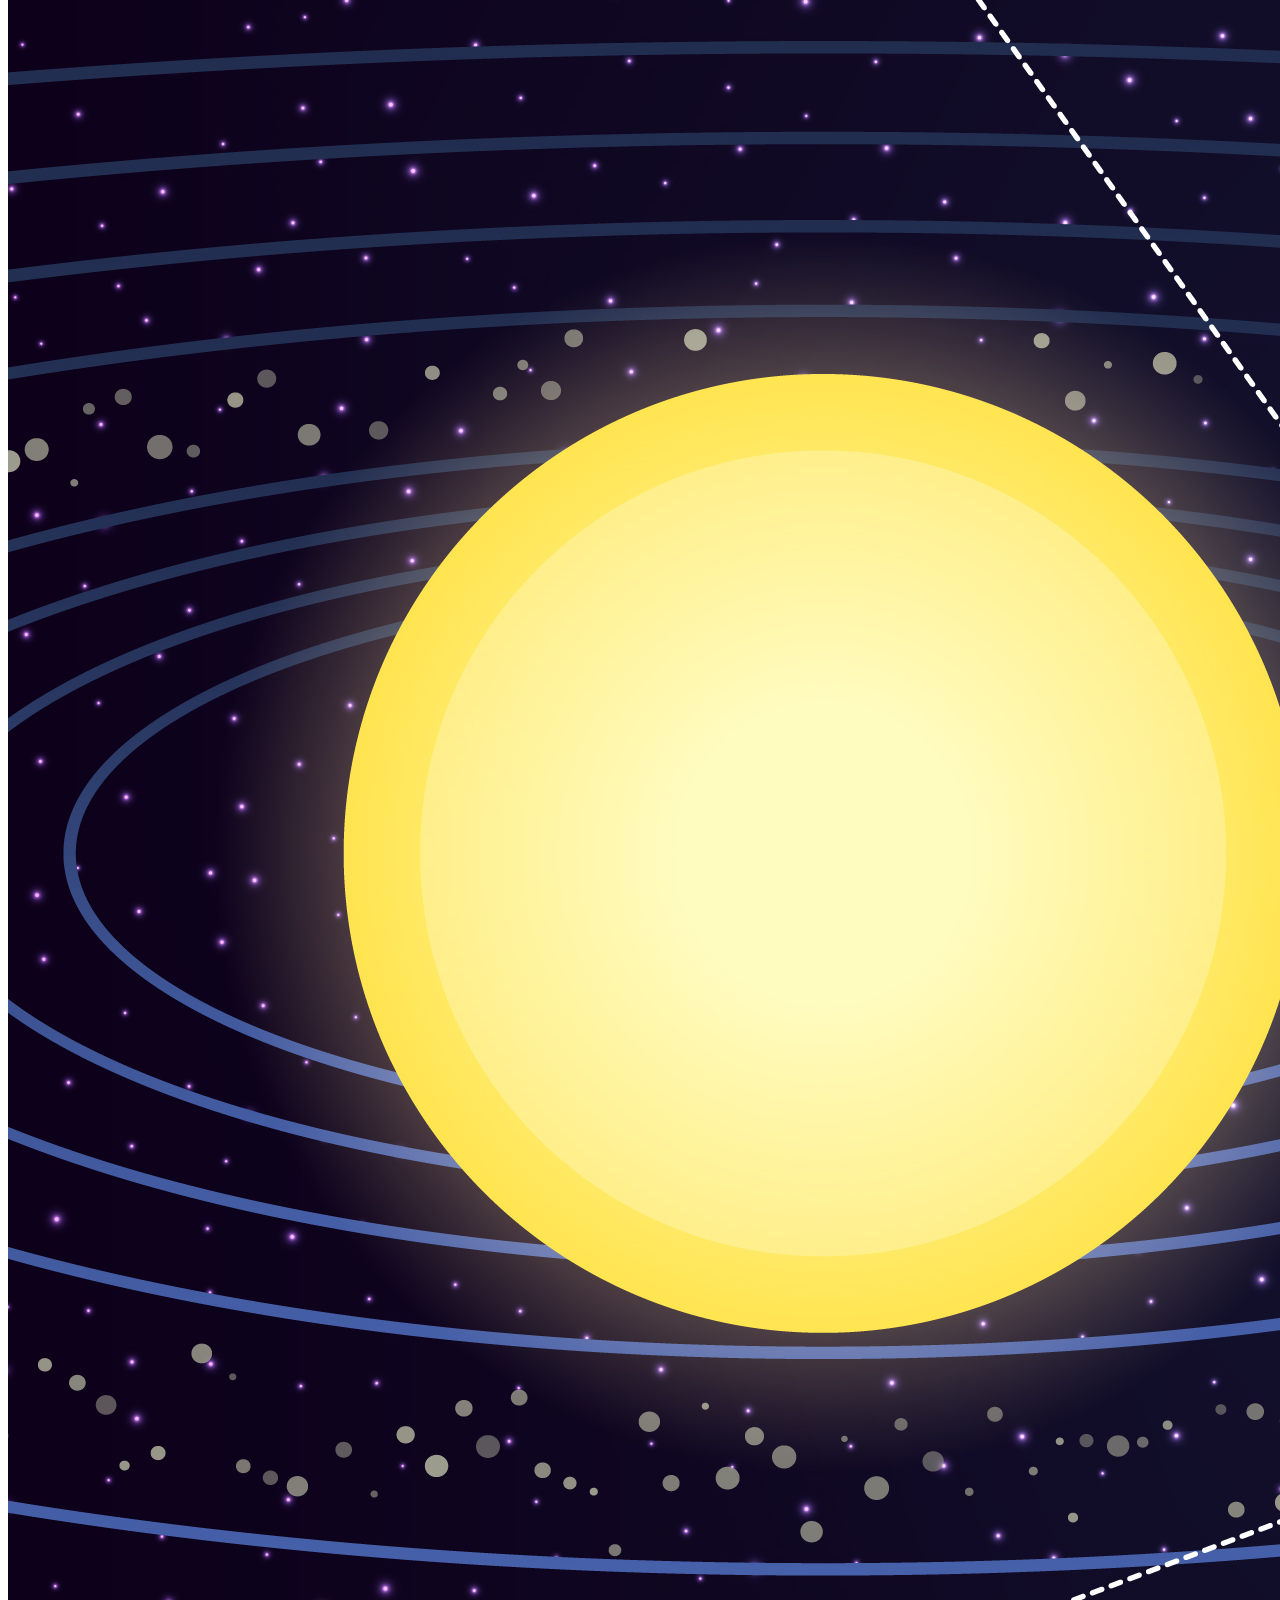
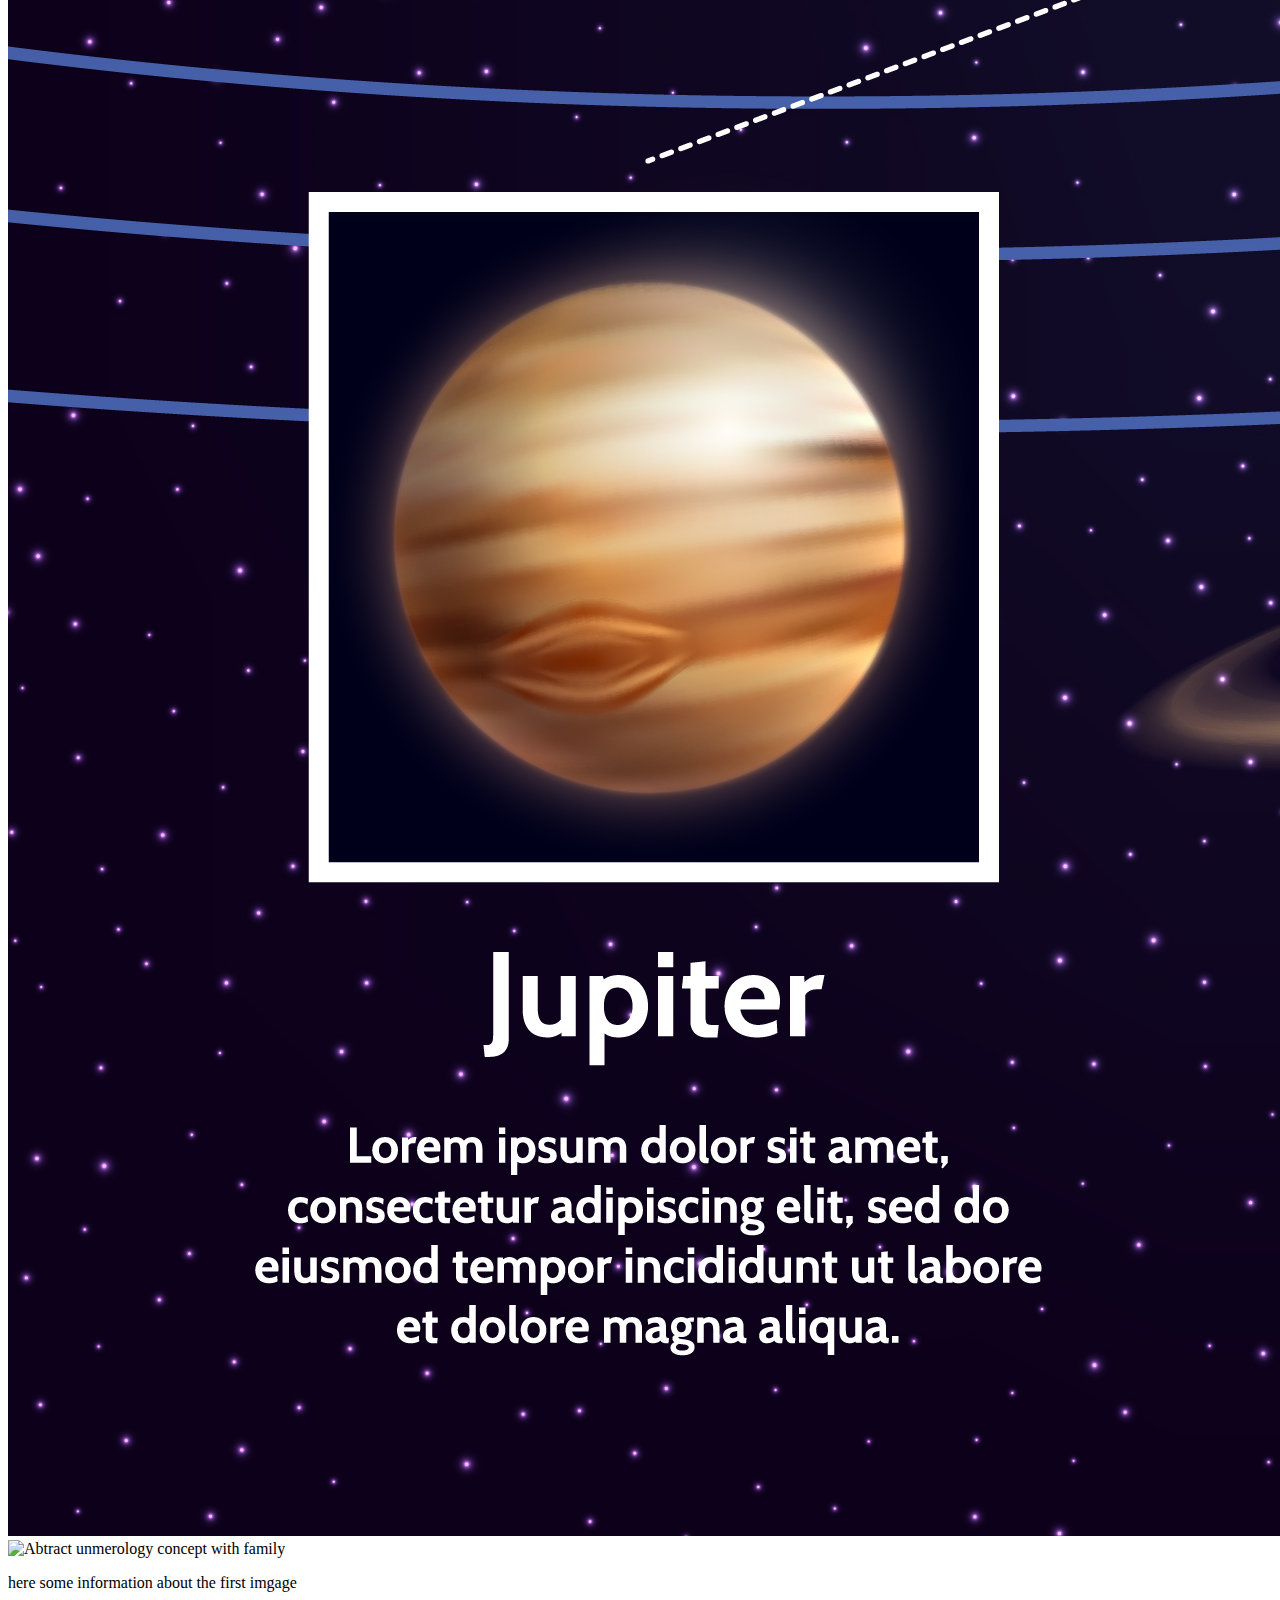
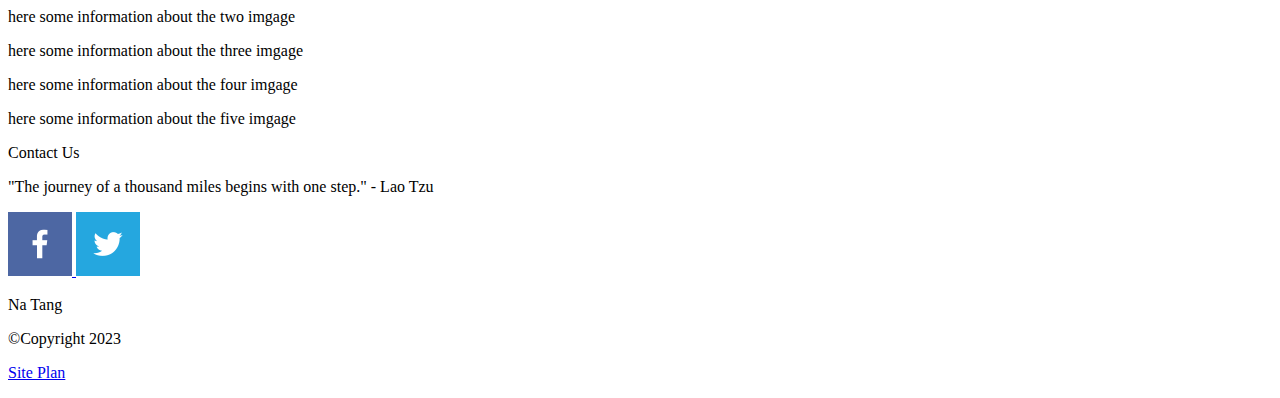
==== commit 70923adb: "added a site plan link in footer" ====
--- a/blog.html
+++ b/blog.html
@@ -71,6 +71,7 @@
         </div>
         <p> Na Tang</p>
         <p> &copy;Copyright 2023</p>
+        <p><a href="site-plan.html">Site Plan</a></p>
     </div>
     </footer>
 </div>
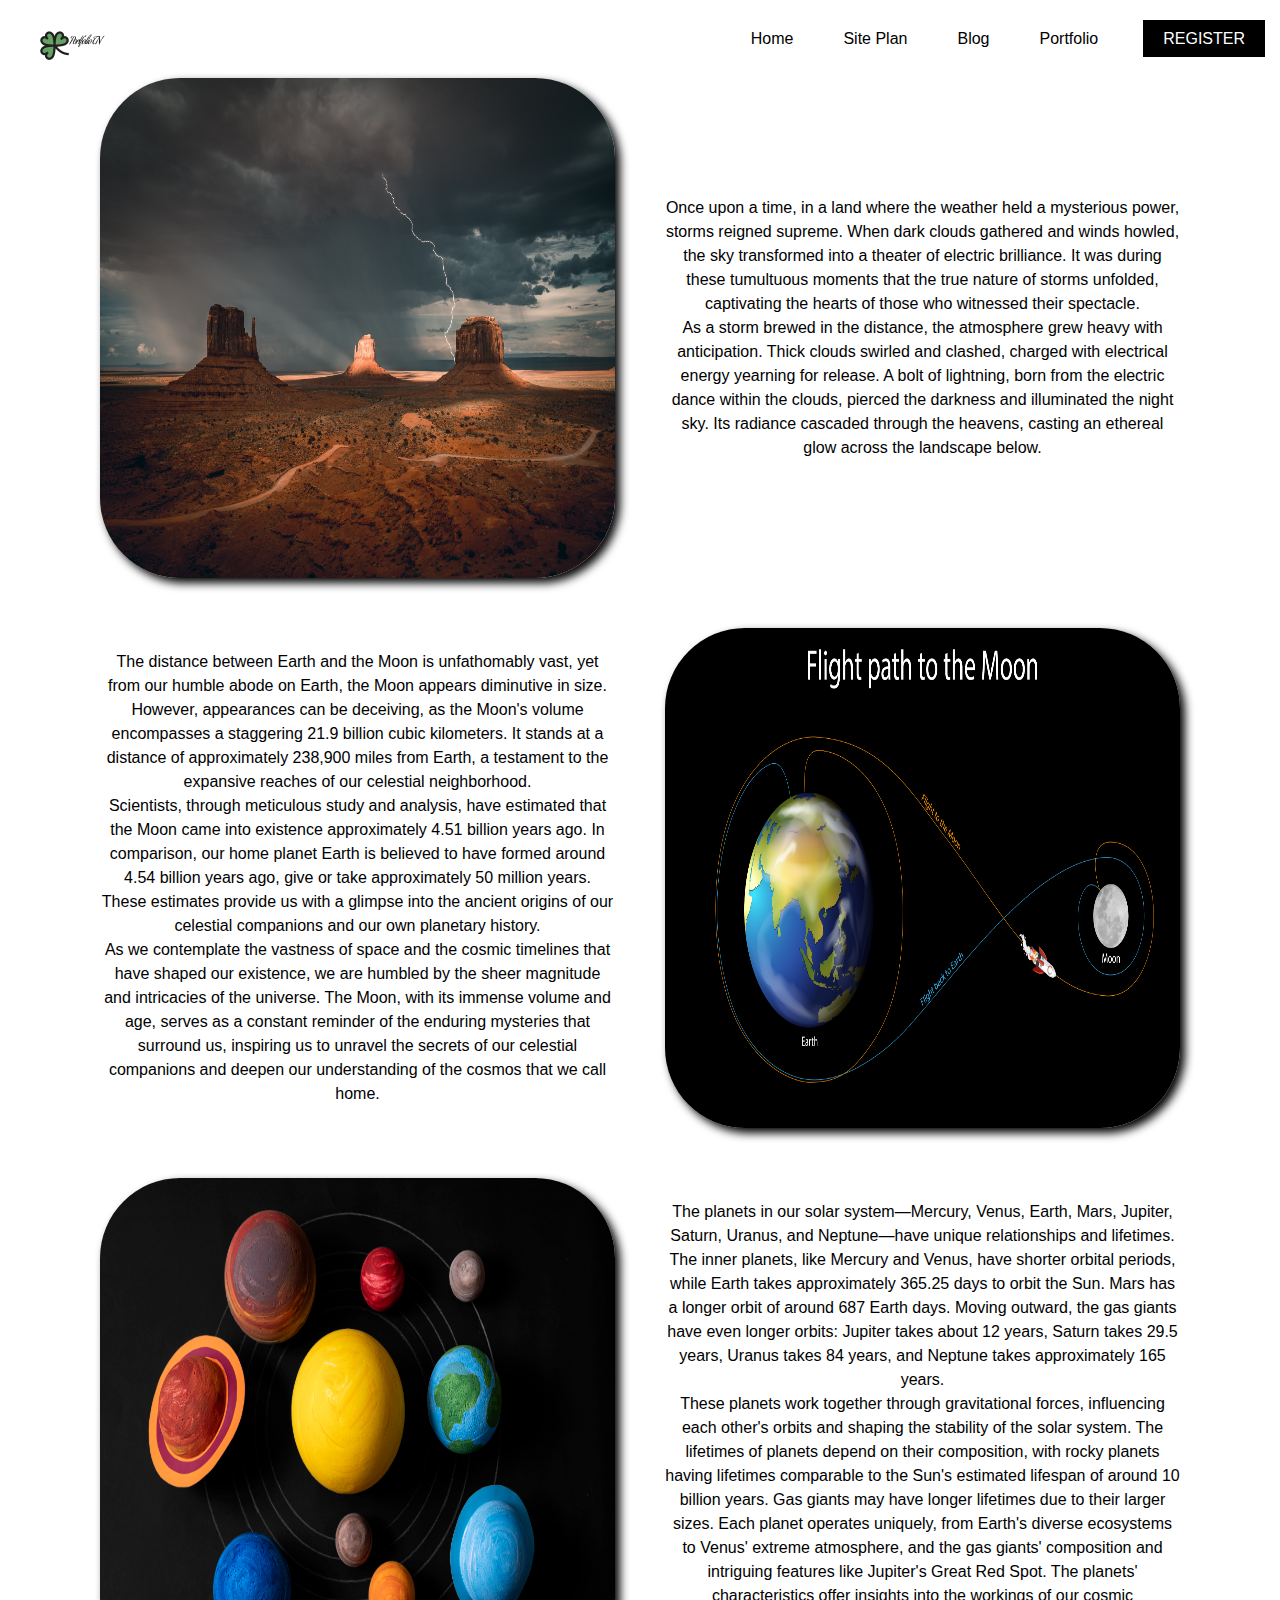
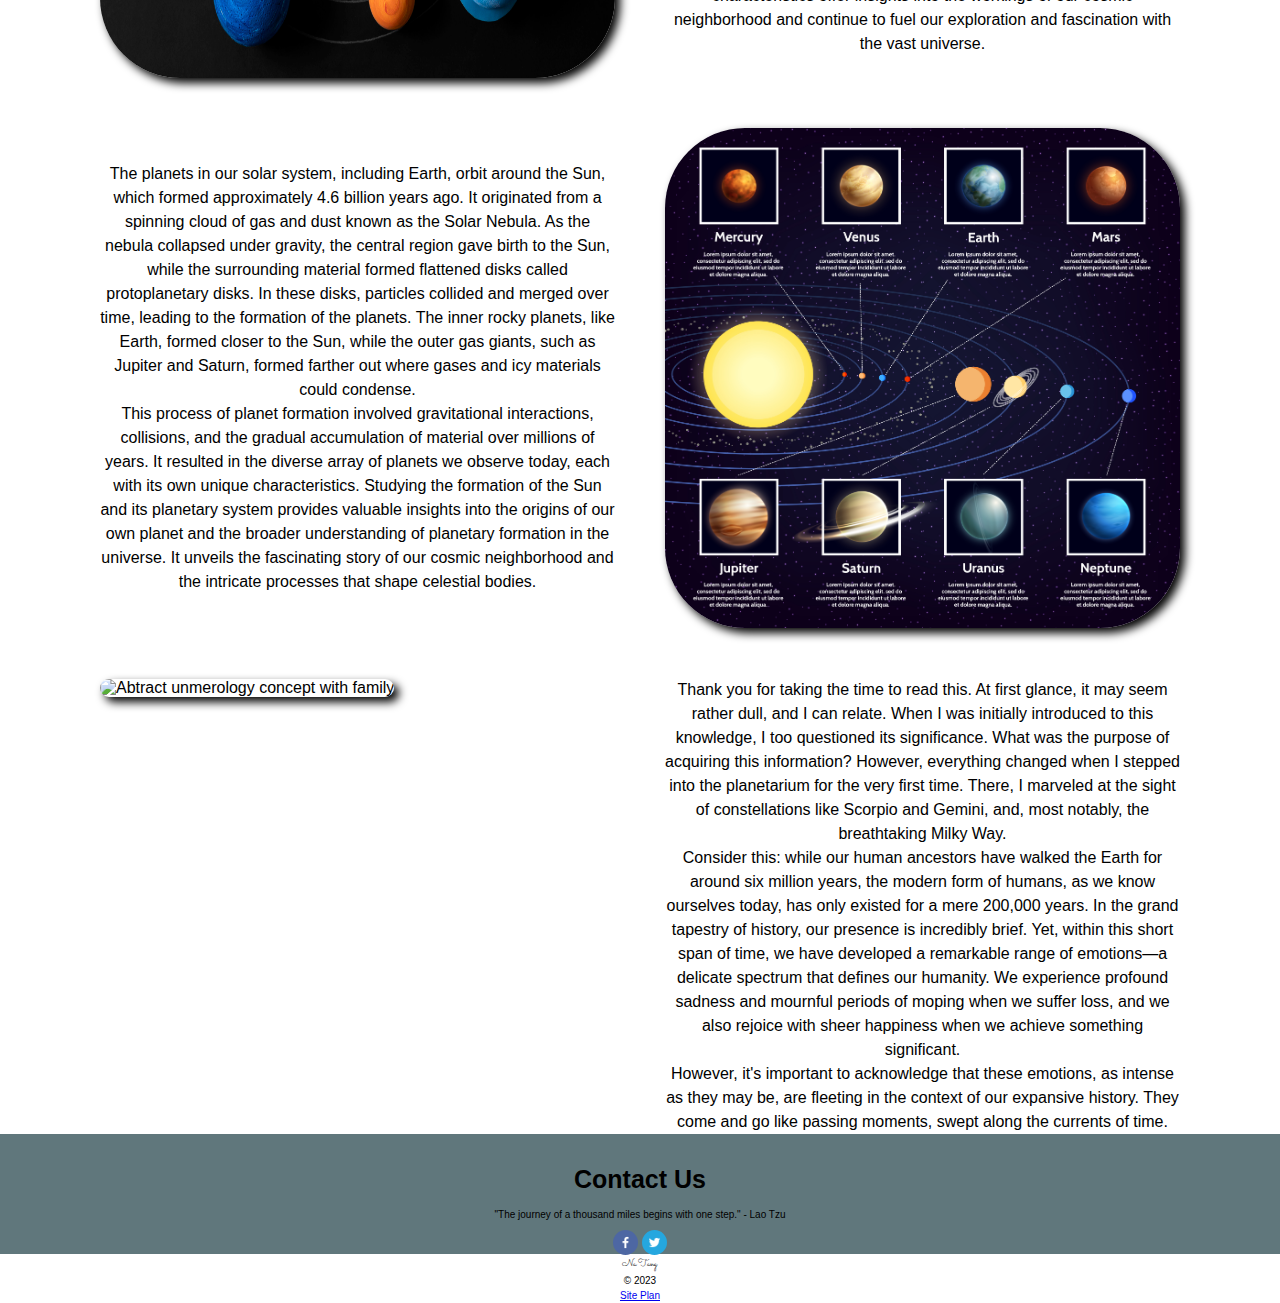
==== commit 6840cb63: "added a Blog page." ====
--- a/blog.html
+++ b/blog.html
@@ -5,62 +5,87 @@
     <meta http-equiv="X-UA-Compatible" content="IE=edge">
     <meta name="viewport" content="width=device-width, initial-scale=1.0">
     <title>Final Project| Home</title>
-    <link rel="stylesheet" href="#">
+    <link rel="stylesheet" href="styles/home.css">
 </head>
 <body>
     <div id="content">
-    <header>
-        <a id="logo_link" href="index.html">
-            <img class="logo" src="image/80065e06957d494389b0587a3a908a0b.png" alt="Fianl project Logo">
-        </a>
-        <nav>
-            <a href="index.html">Home</a>
-            <a href="site-plan.html">Site Plan</a>
-            <a href="blog.html">Blog</a>
-            <a href="protfolio.html">Protfolio</a>
-            <a href="contact.html">REGISTER</a>
-        </nav>
-    </header>
-    <div id="hero">
+        <header>
+            <nav>
+                <a id="logo_link" href="index.html">
+                    <img class="logo" src="image/80065e06957d494389b0587a3a908a0b.png" alt="Final project Logo">
+                </a>
+                <a href="index.html">Home</a>
+                <a href="site-plan.html">Site Plan</a>
+                <a href="blog.html">Blog</a>
+                <a href="portfolio.html">Portfolio</a>  
+                <div class="box-botton">
+                    <a class="register" href="register.html">REGISTER</a>
+                </div>
+            </nav>
+        </header>
+    <!--<div id="hero">
         <div id="hero-box">
-            <img id="sky-img" src="image/pexels-andy-vu-3244513.jpg" alt="The cloudy sky">
-        </div>
+            <img id="card-img" src="image/pexels-andy-vu-3244513.jpg" alt="The cloudy sky">
+        </div> 
        
-    </div>
+    </div>-->
     <!--deleded all main tag-->
-    <section>
-        <img class="moon-img" src="image/38091.jpg" alt="The moon and earth">
+    <main class="blog-grid">
+        <section class="first-card">
+        <img class="card-img" src="image/pexels-andy-vu-3244513.jpg" alt="The cloudy sky">
+
     </section>
-    <section>
-        <img class="five-img" src="image/abstract-still-life-universe-composition.jpg" alt="Moon and Earth and Venus and Mars and Mercury">
+    <section class="earth-card">
+        <img class="card-img" src="image/38091.jpg" alt="The moon and earth">
     </section>
-    <section>
-        <img class="detail-img" src="image/11268.jpg" alt="The detail info about other galaxies">
+    <section class="five-moons-card">
+        <img class="card-img" src="image/abstract-still-life-universe-composition.jpg" alt="Moon and Earth and Venus and Mars and Mercury">
     </section>
-    <section>
-        <img class="people-img" src="image/abstract-numerology-concept-with-family.jpg" alt="Abtract unmerology concept with family">
+    <section class="a-whole-balls-card">
+        <img class="card-img" src="image/11268.jpg" alt="The detail info about other galaxies">
+    </section>
+    <section class="people-card">
+        <img class="card-img" src="image/abstract-numerology-concept-with-family.jpg" alt="Abtract unmerology concept with family">
     </section>
     <div class="intro1">
-        <p> here some information about the first imgage</p>
+        <p class="text-card"> 
+    
+Once upon a time, in a land where the weather held a mysterious power, storms reigned supreme. When dark clouds gathered and winds howled, the sky transformed into a theater of electric brilliance. It was during these tumultuous moments that the true nature of storms unfolded, captivating the hearts of those who witnessed their spectacle.
+
+<br>As a storm brewed in the distance, the atmosphere grew heavy with anticipation. Thick clouds swirled and clashed, charged with electrical energy yearning for release. A bolt of lightning, born from the electric dance within the clouds, pierced the darkness and illuminated the night sky. Its radiance cascaded through the heavens, casting an ethereal glow across the landscape below.
+        </div>
+    <div class="intro2">
+        <p class="text-card"> The distance between Earth and the Moon is unfathomably vast, yet from our humble abode on Earth, the Moon appears diminutive in size. However, appearances can be deceiving, as the Moon's volume encompasses a staggering 21.9 billion cubic kilometers. It stands at a distance of approximately 238,900 miles from Earth, a testament to the expansive reaches of our celestial neighborhood.
+
+            <br>Scientists, through meticulous study and analysis, have estimated that the Moon came into existence approximately 4.51 billion years ago. In comparison, our home planet Earth is believed to have formed around 4.54 billion years ago, give or take approximately 50 million years. These estimates provide us with a glimpse into the ancient origins of our celestial companions and our own planetary history.
+            
+            <br>As we contemplate the vastness of space and the cosmic timelines that have shaped our existence, we are humbled by the sheer magnitude and intricacies of the universe. The Moon, with its immense volume and age, serves as a constant reminder of the enduring mysteries that surround us, inspiring us to unravel the secrets of our celestial companions and deepen our understanding of the cosmos that we call home.</p>
     </div>
-    <div class="intro2">
-        <p> here some information about the two imgage</p>
+    <div class="intro4">
+        <p class="text-card"> The planets in our solar system, including Earth, orbit around the Sun, which formed approximately 4.6 billion years ago. It originated from a spinning cloud of gas and dust known as the Solar Nebula. As the nebula collapsed under gravity, the central region gave birth to the Sun, while the surrounding material formed flattened disks called protoplanetary disks. In these disks, particles collided and merged over time, leading to the formation of the planets. The inner rocky planets, like Earth, formed closer to the Sun, while the outer gas giants, such as Jupiter and Saturn, formed farther out where gases and icy materials could condense.
+
+            <br>This process of planet formation involved gravitational interactions, collisions, and the gradual accumulation of material over millions of years. It resulted in the diverse array of planets we observe today, each with its own unique characteristics. Studying the formation of the Sun and its planetary system provides valuable insights into the origins of our own planet and the broader understanding of planetary formation in the universe. It unveils the fascinating story of our cosmic neighborhood and the intricate processes that shape celestial bodies.</p>
     </div>
     <div class="intro3">
-        <p> here some information about the three imgage</p>
-    </div>
-    <div class="intro4">
-        <p> here some information about the four imgage</p>
+        <p class="text-card"> 
+            The planets in our solar system—Mercury, Venus, Earth, Mars, Jupiter, Saturn, Uranus, and Neptune—have unique relationships and lifetimes. The inner planets, like Mercury and Venus, have shorter orbital periods, while Earth takes approximately 365.25 days to orbit the Sun. Mars has a longer orbit of around 687 Earth days. Moving outward, the gas giants have even longer orbits: Jupiter takes about 12 years, Saturn takes 29.5 years, Uranus takes 84 years, and Neptune takes approximately 165 years.
+            
+           <br> These planets work together through gravitational forces, influencing each other's orbits and shaping the stability of the solar system. The lifetimes of planets depend on their composition, with rocky planets having lifetimes comparable to the Sun's estimated lifespan of around 10 billion years. Gas giants may have longer lifetimes due to their larger sizes. Each planet operates uniquely, from Earth's diverse ecosystems to Venus' extreme atmosphere, and the gas giants' composition and intriguing features like Jupiter's Great Red Spot. The planets' characteristics offer insights into the workings of our cosmic neighborhood and continue to fuel our exploration and fascination with the vast universe.</p>
     </div>
     <div class="intro5">
-        <p> here some information about the five imgage</p>
+        <p class="text-card"> Thank you for taking the time to read this. At first glance, it may seem rather dull, and I can relate. When I was initially introduced to this knowledge, I too questioned its significance. What was the purpose of acquiring this information? However, everything changed when I stepped into the planetarium for the very first time. There, I marveled at the sight of constellations like Scorpio and Gemini, and, most notably, the breathtaking Milky Way.
+
+            <br>Consider this: while our human ancestors have walked the Earth for around six million years, the modern form of humans, as we know ourselves today, has only existed for a mere 200,000 years. In the grand tapestry of history, our presence is incredibly brief. Yet, within this short span of time, we have developed a remarkable range of emotions—a delicate spectrum that defines our humanity. We experience profound sadness and mournful periods of moping when we suffer loss, and we also rejoice with sheer happiness when we achieve something significant.
+            
+            <br>However, it's important to acknowledge that these emotions, as intense as they may be, are fleeting in the context of our expansive history. They come and go like passing moments, swept along the currents of time.</p>
     </div>
-
-    <footer>
+</main>
+<footer>
     <div>
-        <p>Contact Us</p>
-        <p>"The journey of a thousand miles begins with one step." - Lao Tzu</p>
-    
+        <h1>Contact Us</h1>
+        <div class="quote">
+            <p>"The journey of a thousand miles begins with one step." - Lao Tzu</p>
+        </div>
         <div class="social">
             <a href="https://facebook.com" target="_blank">
                 <img src="image/facebook.png" alt="fb icon">
@@ -69,11 +94,13 @@
                 <img src="image/twitter.png" alt="twitter icon">
             </a> 
         </div>
-        <p> Na Tang</p>
-        <p> &copy;Copyright 2023</p>
-        <p><a href="site-plan.html">Site Plan</a></p>
+        <div class="white-space">
+            <p class="name">Na Tang</p>
+            <p>&copy; 2023</p>
+            <p><a href="site-plan.html">Site Plan</a></p>
+        </div>
     </div>
-    </footer>
+</footer>
 </div>
 </body>
 </html>--- a/styles/home.css
+++ b/styles/home.css
@@ -0,0 +1,307 @@
+@import url('https://fonts.googleapis.com/css2?family=McLaren&family=Sacramento&display=swap');
+
+
+body {
+    font-family: 'McLaren';
+    margin: 0;
+    padding: 0;
+}
+
+#content{
+    max-width: 1600px;
+    margin: 0 ;
+}
+.mySlides {
+  display: none;
+}
+
+
+.logo{
+    width: 100px;
+}
+
+
+header{
+ padding: 15px;
+    
+}
+
+  #logo_link {
+    position: absolute;
+    left: 0;
+   top:50px;
+    transform: translateY(-50%);
+    z-index: -1;
+    border-radius: 50px;
+  }
+  nav a.register {
+    background-color: black; /* Replace with your desired background color */
+    color: #ffffff; /* Replace with your desired text color */
+    padding: 10px 20px; /* Adjust padding as needed */
+    margin-right: 0;
+    margin-left: 10px;
+  }
+nav .box-botton{
+    margin-left: 10px;
+}
+nav a {
+    text-align:right;
+    color: black;
+    text-decoration: none;
+    padding: 15px;
+    margin: 0 10px;
+  }
+  nav{
+   justify-content: flex-end;
+    display: flex;
+    align-items: center;
+  }
+#hero{
+    display: flex;
+    
+    margin: 0;
+    padding: 0;
+   /*background-color: #60777c;*/
+    align-items: center;
+}
+.mySlides img{
+  
+    width: 100%;
+    height:100%;
+    object-fit: contain;
+}
+footer {
+    background-color: #60777c;
+    height: 120px;
+    text-align: center;
+    display: flex;
+    justify-content: space-around;
+    align-items:center;
+    margin-top: 0;
+  padding-top: 50px;
+  }
+  footer p{
+    font-size: 10px;
+    padding: 2px;
+    margin: 0;
+  }
+  .quote p{
+    padding:5px;
+    margin-bottom: 5px;
+  }
+  .social img{
+    width:25px;
+    border-radius: 50px;
+  }
+  h1{
+    text-align: center;
+    color: #000000;
+    font-size: 25px;
+    margin: 10px;
+    padding-top: 20px;
+  }
+  
+ 
+ footer a {
+    display: inline-block;
+    margin: 10px;
+    
+   margin: 0;
+  }
+.white-space{
+   
+    padding:0;
+    margin:0;
+}
+.name{
+    font-family: 'Sacramento';
+}
+footer p:nth-of-type(1) { text-align: center;}
+footer p:nth-of-type(2) { text-align: center; }
+footer p:nth-of-type(3) { text-align: center;}
+
+/* slideshow styles*/
+* {box-sizing: border-box}
+body {font-family: Verdana, sans-serif; margin:0}
+.mySlides {display: none}
+img {vertical-align: middle;}
+
+/* Slideshow container */
+.slideshow-container {
+  max-width: 100%;
+  position: relative;
+  overflow: hidden;
+  max-height: 550px;
+}
+/* Next & previous buttons */
+.prev, .next {
+  cursor: pointer;
+  position: absolute;
+  top: 50%;
+  width: auto;
+  padding: 16px;
+  margin-top: -22px;
+  color: white;
+  font-weight: bold;
+  font-size: 18px;
+  transition: 0.6s ease;
+  border-radius: 0 3px 3px 0;
+  user-select: none;
+}
+
+/* Position the "next button" to the right */
+.next {
+  right: 0;
+  border-radius: 3px 0 0 3px;
+  
+}
+
+/* On hover, add a black background color with a little bit see-through */
+.prev:hover, .next:hover {
+  background-color: rgba(0,0,0,0.8);
+}
+
+/* Caption text */
+.text {
+  color: #f2f2f2;
+  font-size: 15px;
+  padding: 8px 12px;
+  position: absolute;
+  bottom: 8px;
+  width: 100%;
+  text-align: center;
+}
+
+/* Number text (1/3 etc) */
+.numbertext {
+  color: #f2f2f2;
+  font-size: 12px;
+  padding: 8px 12px;
+  position: absolute;
+  top: 0;
+}
+
+/* The dots/bullets/indicators */
+.dot {
+  cursor: pointer;
+  height: 15px;
+  width: 15px;
+  margin: 0 2px;
+  background-color: #bbb;
+  border-radius: 50%;
+  display: inline-block;
+  transition: background-color 0.6s ease;
+}
+
+.active, .dot:hover {
+  background-color: #717171;
+}
+
+/* Fading animation */
+.fade {
+  animation-name: fade;
+  animation-duration: 1.5s;
+}
+
+@keyframes fade {
+  from {opacity: .4} 
+  to {opacity: 1}
+}
+
+/* On smaller screens, decrease text size */
+@media only screen and (max-width: 300px) {
+  .prev, .next,.text {font-size: 11px}
+}
+
+
+/* ----------------here is the blog styles--------------*/
+.blog-grid{
+  display:grid;
+  grid-template-columns: 50px 1fr 1fr 50px;
+ 
+  grid-gap: 50px;
+}
+.first-card{
+  width:100%;
+  grid-column:2/3;
+  grid-row: 1/2;
+
+}
+.earth-card{
+  width:100%;
+  grid-column:3/4;
+  grid-row: 2/3;
+  
+}
+.five-moons-card{
+grid-column: 2/3;
+grid-row: 3/4;
+width:100%;
+}
+.a-whole-balls-card{
+  grid-column: 3/4;
+  grid-row: 4/5;
+  width:100%;
+}
+.people-card{
+  grid-column: 2/3;
+  grid-row: 5/6;
+  width:100%;
+}
+.first-card, .people-card, .a-whole-balls-card, .five-moons-card, .earth-card{
+  margin:  0;
+}
+.card-img{
+  height: 500px;
+  width:100%;
+  transition: transform 0.5s;
+  box-shadow: 5px 5px 10px black;
+  border-radius: 80px;
+}
+
+.intro1{
+  grid-column: 3/4;
+  grid-row: 1/2;
+  
+}
+.intro2{
+  grid-column:2/3;
+  grid-row:2/3;
+  
+}
+.intro3{
+  grid-column: 3/4;
+  grid-row:3/4;
+  
+}
+.intro4{
+  grid-column: 2/3;
+  grid-row:4/5 ;
+  
+}
+.intro5{
+  grid-column:3/4;
+  grid-row:5/6;
+  
+}
+.text-card{
+  height: 100%;
+  margin:0;
+  transition: transform 0.5s;
+  /*box-shadow: 5px 5px 10px black;*/
+}
+.intro1, .intro2, .intro3, .intro4, .intro5{
+  margin:  0;
+}
+.intro1 p,
+.intro2 p,
+.intro3 p,
+.intro4 p,
+.intro5 p {
+  display: flex;
+  justify-content: center; /* Horizontally center the text */
+  align-items: center; /* Vertically center the text */
+  text-align: center;
+  line-height: 1.5; /* Adjust the value as needed */
+}
+
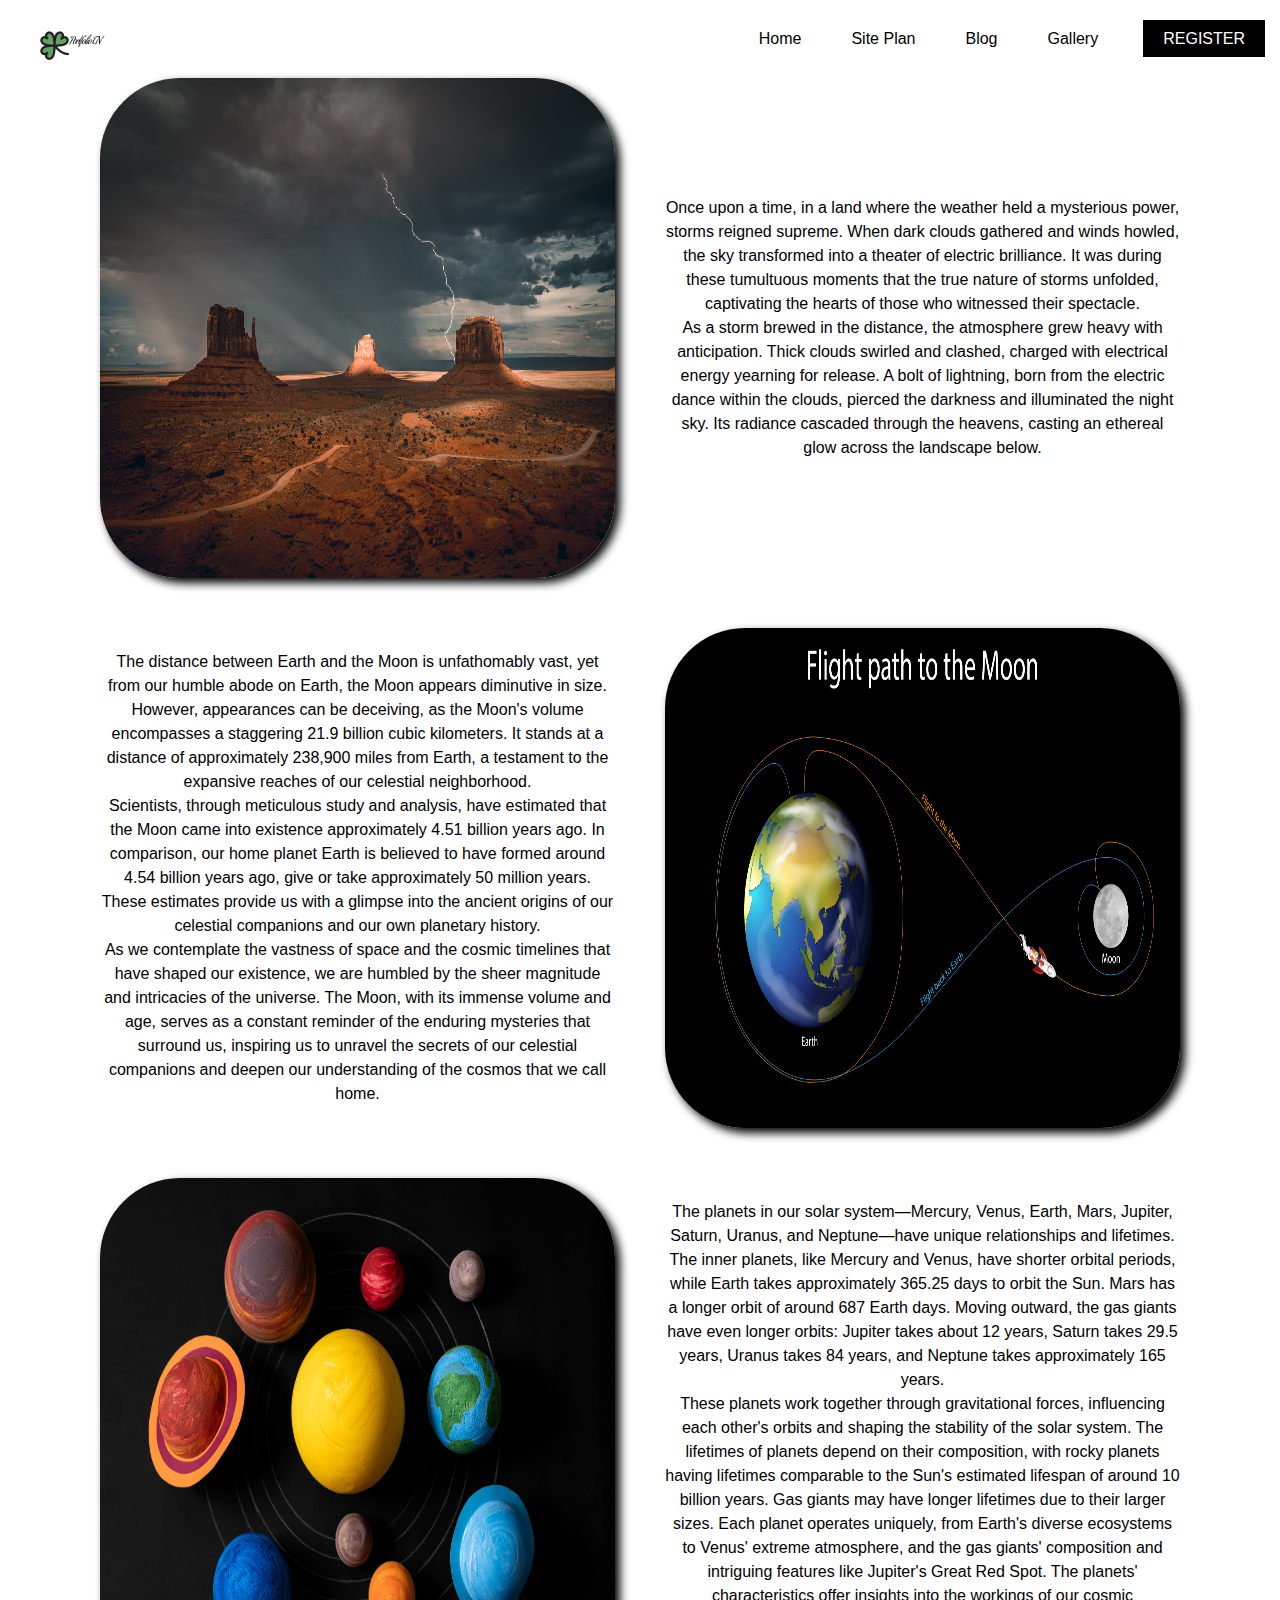
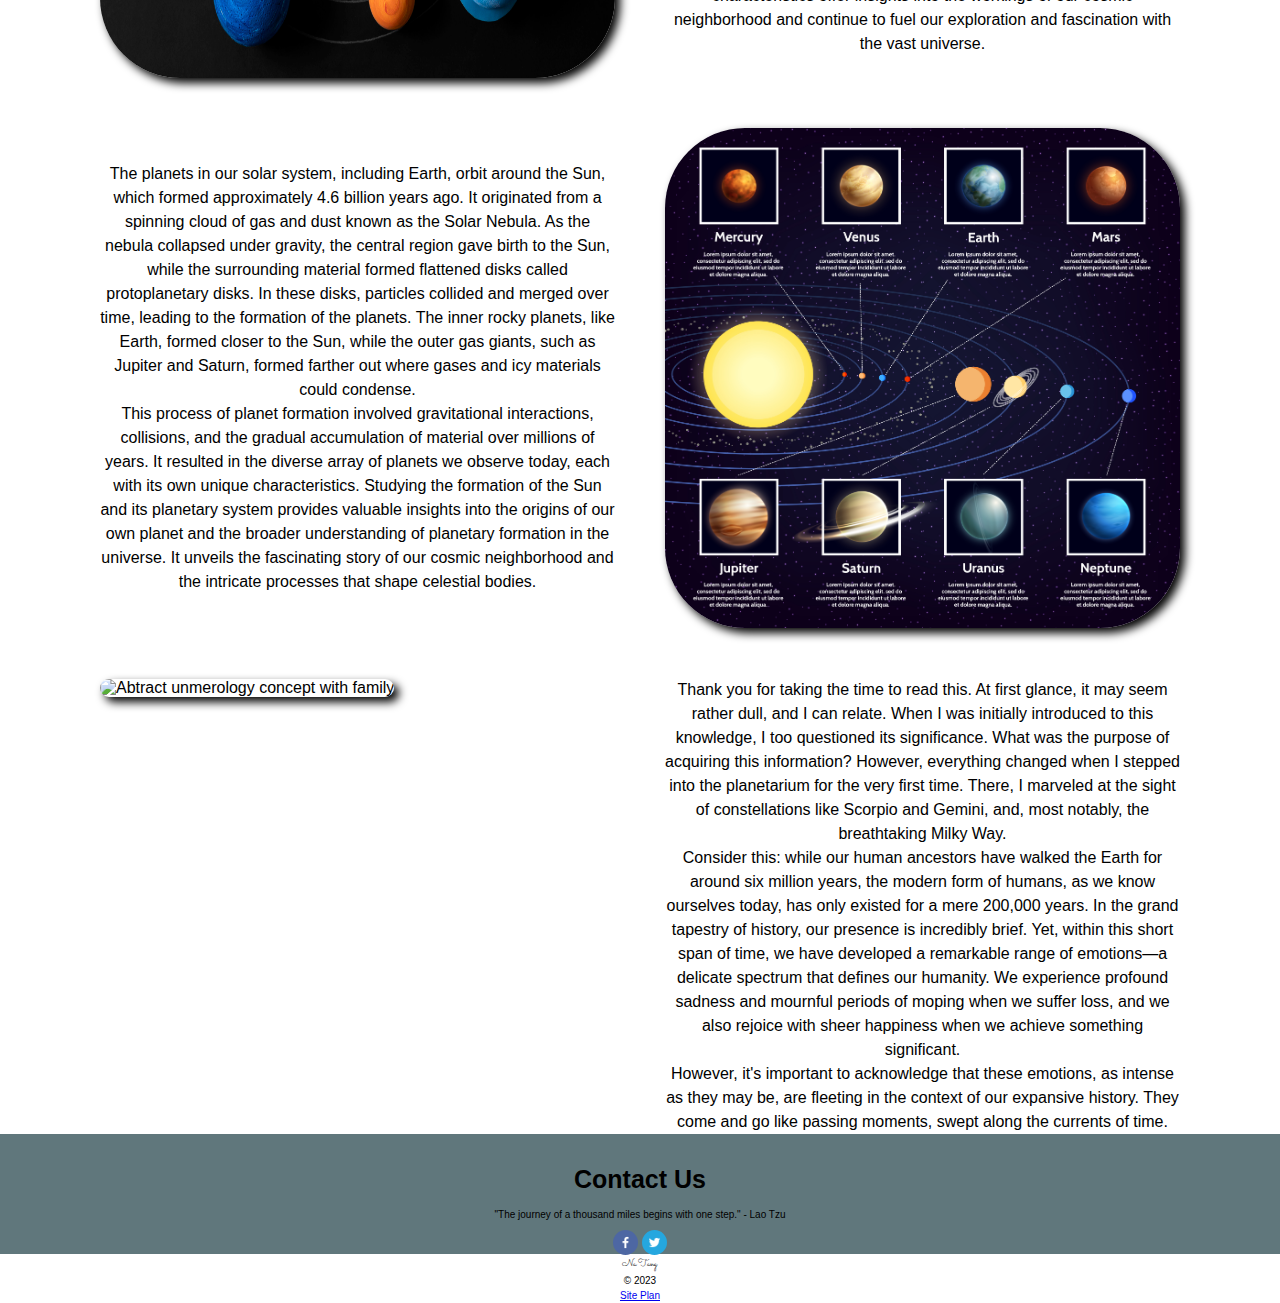
==== commit 7cc38784: "created a gallery page" ====
--- a/blog.html
+++ b/blog.html
@@ -17,7 +17,7 @@
                 <a href="index.html">Home</a>
                 <a href="site-plan.html">Site Plan</a>
                 <a href="blog.html">Blog</a>
-                <a href="portfolio.html">Portfolio</a>  
+                <a href="gallery.html"> Gallery</a> 
                 <div class="box-botton">
                     <a class="register" href="register.html">REGISTER</a>
                 </div>
--- a/styles/home.css
+++ b/styles/home.css
@@ -131,7 +131,7 @@
   max-width: 100%;
   position: relative;
   overflow: hidden;
-  max-height: 550px;
+  max-height: 600px;
 }
 /* Next & previous buttons */
 .prev, .next {
@@ -305,3 +305,121 @@
   line-height: 1.5; /* Adjust the value as needed */
 }
 
+/*------------here is registration page css styles----------*/
+#register-card{
+    display: flex;
+    justify-content: center; /* Horizontally center the form card */
+    align-items: center; /* Vertically center the form card */
+    flex-direction: column; /* Align items vertically */
+}
+
+.register-img {
+  margin: 0 auto;
+  width: 500px;
+  height:300px;
+}
+
+.form-card {
+  margin: 0 auto; /* Horizontally center the form card */
+  
+}
+.form-card {
+  display: flex;
+  justify-content: center; /* Horizontally center the form card */
+  align-items: center; /* Vertically center the form card */
+  flex-direction: column; /* Align items vertically */
+}
+.button {
+  display: flex;
+  justify-content: flex-end; /* Align items to the right */
+  align-items: center; /* Vertically center the button */
+}
+
+/*-----------------here is protfolio css styles--------*/
+#grid-contain{
+  display:grid;
+  grid-template-columns:50px 1fr 1fr 1fr 50px;
+  
+}
+.one-card {
+  grid-column: 2 / 3; /* Updated to span from grid column 2 to column 3 */
+  
+}
+.second-card{
+  grid-column: 3/4;
+  grid-row:1/2;
+}
+.three-card{
+  grid-column: 4/5;
+  grid-row:1/2;
+}
+.four-card {
+  grid-column: 2 / 3; /* Updated to span from grid column 2 to column 3 */
+  grid-row: 2/3;
+}
+.five-card{
+  grid-column: 3/4;
+  grid-row:2/3;
+}
+.six-card{
+  grid-column: 4/5;
+  grid-row:2/3;
+}
+.seven-card {
+  grid-column: 2 / 3; /* Updated to span from grid column 2 to column 3 */
+  grid-row: 3/4;
+}
+.eight-card{
+  grid-column: 3/4;
+  grid-row:3/4;
+}
+.nine-card{
+  grid-column: 4/5;
+  grid-row:3/4;
+}
+.ten-card {
+  grid-column: 2 / 3; /* Updated to span from grid column 2 to column 3 */
+  grid-row: 4/5;
+}
+.eleven-card{
+  grid-column: 3/4;
+  grid-row:4/5;
+}
+.twelve-card{
+  grid-column: 4/5;
+  grid-row:4/5;
+}
+.water1{
+  width:100%;
+  height:400px;
+}
+.water2{
+  width:100%;
+  height:400px;
+}
+.water3{
+  width:100%;
+  height:400px;
+}
+.water4{
+  width:100%;
+  height:400px;
+}
+.water5{
+  width:100%;
+  height:400px;
+}
+.water6{
+  width:100%;
+  height:400px;
+}
+.water7, .water8, .water9, .water10, .water11, .water12{
+  width:100%;
+  height:400px;
+}
+
+
+
+
+
+
